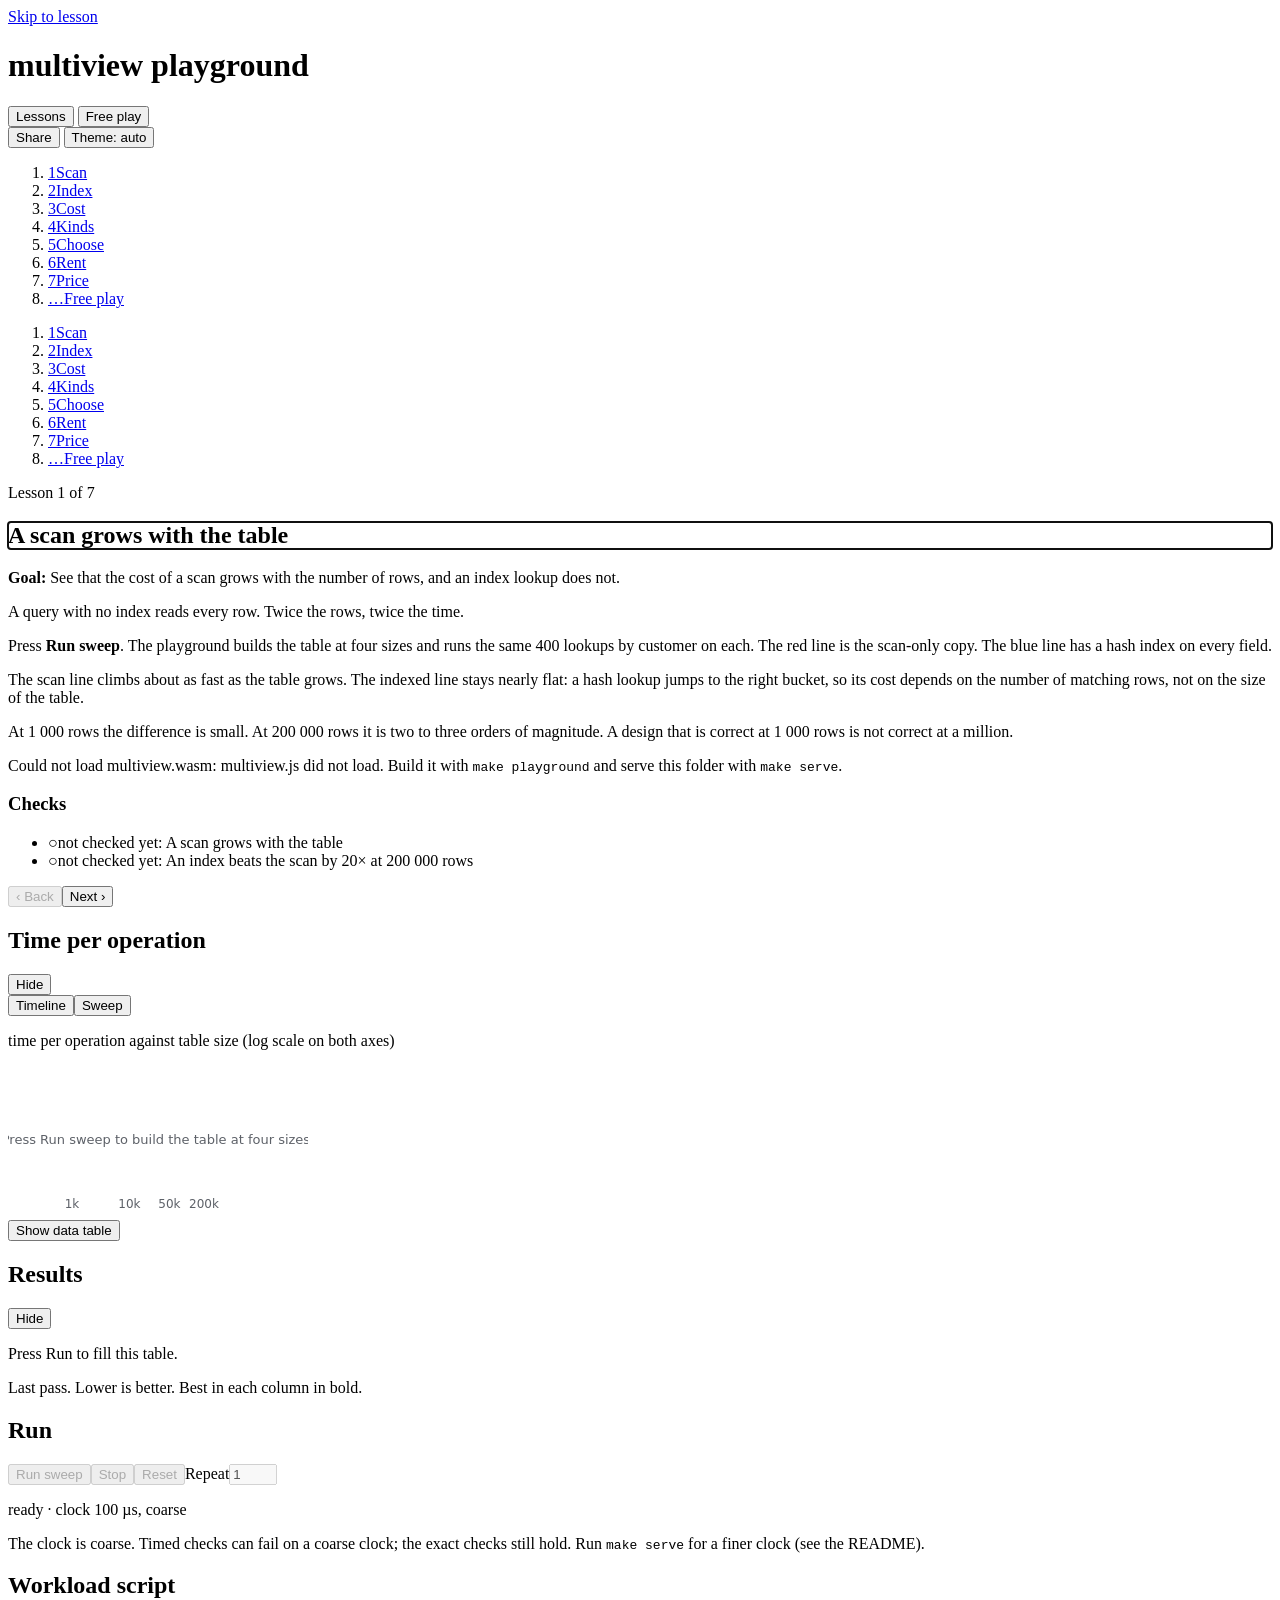
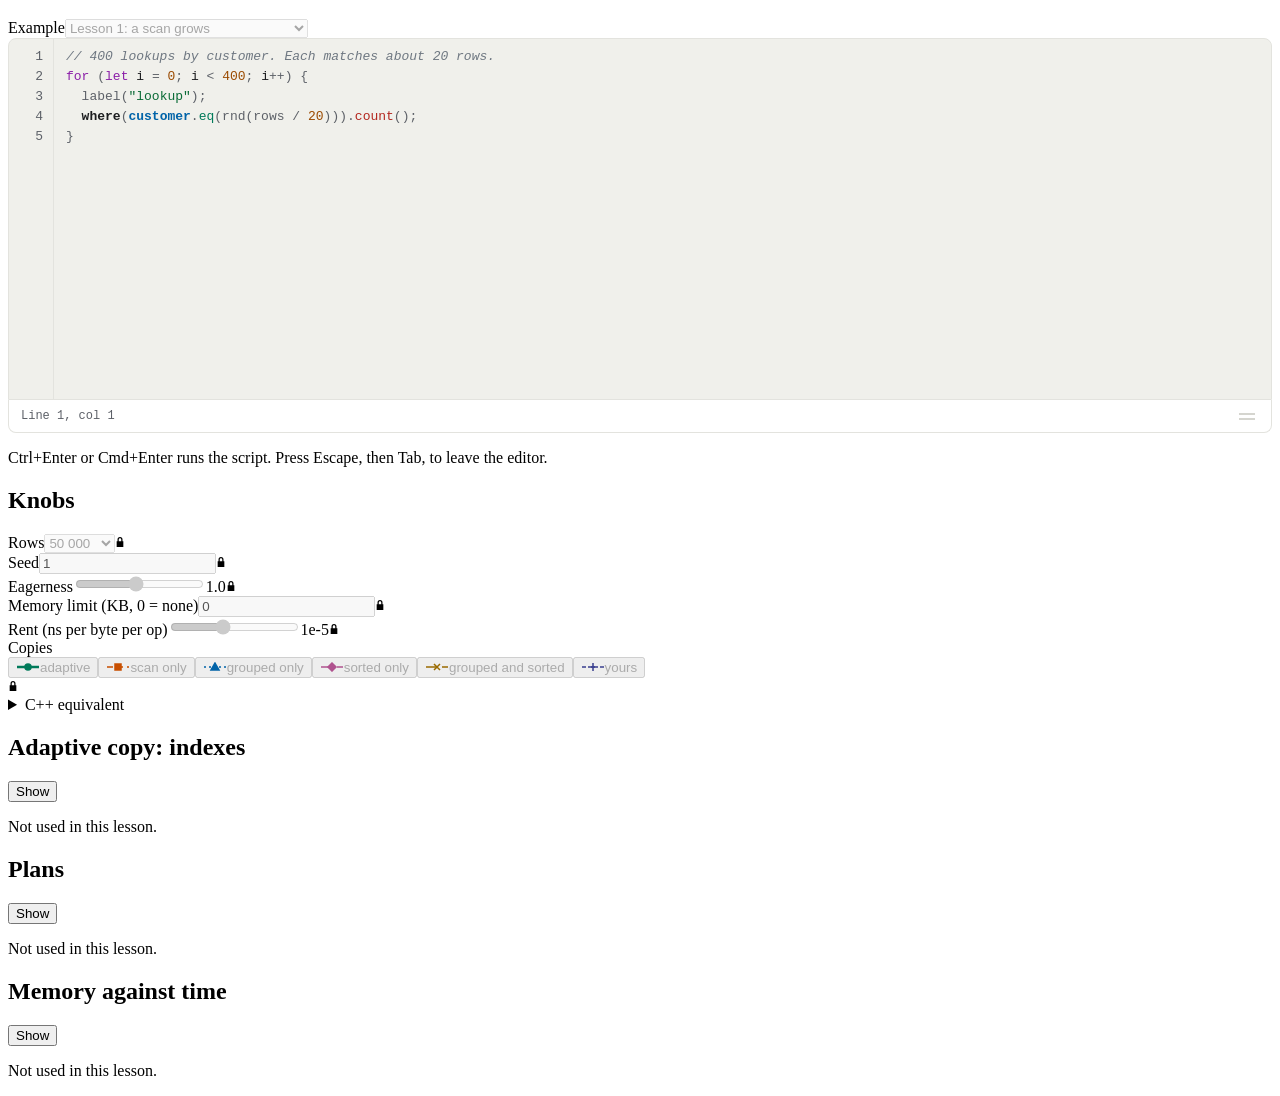
==== playground/web/lab.html @ 90eaab04 "feat: rebuild the playground as a code-first course of ten steps Each step is a program to edit and " ====
<!doctype html>
<html lang="en">
<head>
<meta charset="utf-8">
<meta name="viewport" content="width=device-width, initial-scale=1">
<meta name="color-scheme" content="light dark">
<title>multiview playground</title>
<link rel="stylesheet" href="css/lab/tokens.css">
<link rel="stylesheet" href="css/lab/base.css">
<link rel="stylesheet" href="css/lab/layout.css">
<link rel="stylesheet" href="css/lab/components.css">
<link rel="stylesheet" href="css/lab/charts.css">
<link rel="stylesheet" href="css/editor.css">
</head>
<body>
<a class="skip" id="skip-link" href="#lesson-heading">Skip to lesson</a>
<div class="app">
  <header class="app-header">
    <h1>multiview playground</h1>
    <div class="seg" id="mode-switch" role="group" aria-label="Mode">
      <button type="button" data-mode="lesson" aria-pressed="true">Lessons</button>
      <button type="button" data-mode="free" aria-pressed="false">Free play</button>
    </div>
    <div class="header-tools">
      <span class="share-msg" id="share-status" role="status" aria-live="polite"></span>
      <button type="button" class="btn" id="share-btn">Share</button>
      <button type="button" class="btn" id="theme-btn">Theme: auto</button>
    </div>
  </header>

  <nav class="rail" id="rail" aria-label="Lessons"></nav>
  <nav class="stepper" id="stepper" aria-label="Lessons"></nav>

  <main class="app-main">
    <div class="col-main">
  <section class="panel lesson" id="lesson-panel" aria-label="Lesson">
        <div id="lesson-root"></div>
      </section>

  <section class="panel chart" id="chart-panel" data-panel="chart" aria-labelledby="chart-title">
        <div class="panel-head"><h2 class="panel-title" id="chart-title">Time per operation</h2><button type="button" class="panel-toggle" aria-expanded="true" aria-controls="chart-root">Hide</button></div>
        <p class="panel-unused" hidden>Not used in this lesson.</p>
        <div class="panel-body" id="chart-root"></div>
      </section>

  <section class="panel results" id="results" data-panel="results" aria-labelledby="results-title">
        <div class="panel-head"><h2 class="panel-title" id="results-title">Results</h2><button type="button" class="panel-toggle" aria-expanded="true" aria-controls="results-root">Hide</button></div>
        <p class="panel-unused" hidden>Not used in this lesson.</p>
        <div class="panel-body" id="results-root"></div>
      </section>
    </div>

    <div class="col-side">
  <section class="panel run" id="run-panel" aria-labelledby="run-title">
        <h2 class="panel-title" id="run-title">Run</h2>
        <div id="run-root"></div>
      </section>

  <section class="panel editor" id="editor-panel" aria-labelledby="editor-title">
        <h2 class="panel-title" id="editor-title">Workload script</h2>
        <div id="editor-root"></div>
      </section>

  <section class="panel knobs" id="knobs-panel" aria-labelledby="knobs-title">
        <h2 class="panel-title" id="knobs-title">Knobs</h2>
        <div id="knobs-root"></div>
      </section>

  <details class="panel cpp" id="cpp-panel">
        <summary>C++ equivalent</summary>
        <div id="cpp-root"></div>
      </details>
    </div>

    <div class="analysis">
      <section class="panel inspector" id="inspector" data-panel="inspector" aria-labelledby="inspector-title">
        <div class="panel-head"><h2 class="panel-title" id="inspector-title">Adaptive copy: indexes</h2><button type="button" class="panel-toggle" aria-expanded="true" aria-controls="inspector-root">Hide</button></div>
        <p class="panel-unused" hidden>Not used in this lesson.</p>
        <div class="panel-body" id="inspector-root"></div>
      </section>
      <section class="panel plans" id="plans" data-panel="plans" aria-labelledby="plans-title">
        <div class="panel-head"><h2 class="panel-title" id="plans-title">Plans</h2><button type="button" class="panel-toggle" aria-expanded="true" aria-controls="plans-root">Hide</button></div>
        <p class="panel-unused" hidden>Not used in this lesson.</p>
        <div class="panel-body" id="plans-root"></div>
      </section>
      <section class="panel memory" id="memory" data-panel="memory" aria-labelledby="memory-title">
        <div class="panel-head"><h2 class="panel-title" id="memory-title">Memory against time</h2><button type="button" class="panel-toggle" aria-expanded="true" aria-controls="memory-root">Hide</button></div>
        <p class="panel-unused" hidden>Not used in this lesson.</p>
        <div class="panel-body" id="memory-root"></div>
      </section>
    </div>
  </main>
</div>
<script src="multiview.js"></script>
<script type="module" src="js/main.js"></script>
</body>
</html>
---- playground/web/css/lab/tokens.css ----
/* Every design token of the playground (spec section 8): colours, spacing, type, radii, motion. */
:root {
  color-scheme: light;

  --s-1: 4px; --s-2: 8px; --s-3: 12px; --s-4: 16px; --s-5: 24px; --s-6: 32px; --s-7: 48px;
  --r-panel: 10px; --r-ctl: 7px; --r-badge: 999px; --r-card: 8px;

  --sans: system-ui, -apple-system, "Segoe UI", sans-serif;
  --mono: ui-monospace, "SF Mono", "Cascadia Mono", Menlo, Consolas, monospace;
  --t-xs: 12px; --lh-xs: 16px;
  --t-sm: 13px; --lh-sm: 20px;
  --t-md: 15px; --lh-md: 24px;
  --t-lg: 18px; --lh-lg: 26px;
  --t-xl: 24px; --lh-xl: 32px;

  --ease: cubic-bezier(0.2, 0, 0, 1);

  --bg: #fbfbf9; --panel: #ffffff; --panel-2: #f5f5f1;
  --ink: #1c1d1f; --muted: #5d6168; --line: #e3e3de;
  --grid: #ecece7; --grid-strong: #d5d5cf;
  --accent: #0063a8; --on-accent: #ffffff; --focus: #0063a8;
  --good: #1f7a45; --bad: #b3261e; --warn: #8a6200;
  --event-build: #1f7a45; --event-drop: #b3261e; --event-trial: #6b4fbb;
  --cue-bg: #fff4c2; --cue-ink: #3a2e00; --highlight: #e0a800;

  --copy-0: #007a5a; --copy-1: #c84f00; --copy-2: #0063a8;
  --copy-3: #b0538f; --copy-4: #9a6b00; --copy-5: #3a3f8f;

  --tk-com: #6e7781; --tk-str: #0a6b36; --tk-num: #9a4a00; --tk-kw: #8b1fa8;
  --tk-field: #0063a8; --tk-pred: #007a5a; --tk-query: #1c1d1f; --tk-term: #b3261e;
  --tk-write: #c84f00; --tk-help: #5d6168;
}

@media (prefers-color-scheme: dark) {
  :root:not([data-theme="light"]) {
    color-scheme: dark;
    --bg: #131416; --panel: #1b1c1f; --panel-2: #17181b;
    --ink: #ecece8; --muted: #9a9ea6; --line: #2c2e33;
    --grid: #24262a; --grid-strong: #383a40;
    --accent: #7fb8f5; --on-accent: #0b1a2b; --focus: #7fb8f5;
    --good: #55c785; --bad: #ff8a80; --warn: #e8c060;
    --event-build: #55c785; --event-drop: #ff8a80; --event-trial: #b9a4f5;
    --cue-bg: #3a3214; --cue-ink: #f5e6a8; --highlight: #f0c24a;
    --copy-0: #2ec4a0; --copy-1: #ff8a4c; --copy-2: #5aa9f0;
    --copy-3: #e597c8; --copy-4: #f0c24a; --copy-5: #a7adf5;
    --tk-com: #8b949e; --tk-str: #7ee2a8; --tk-num: #ffb074; --tk-kw: #d6a2f2;
    --tk-field: #7fb8f5; --tk-pred: #2ec4a0; --tk-query: #ecece8; --tk-term: #ff8a80;
    --tk-write: #ff8a4c; --tk-help: #a8acb3;
  }
}

:root[data-theme="dark"] {
  color-scheme: dark;
  --bg: #131416; --panel: #1b1c1f; --panel-2: #17181b;
  --ink: #ecece8; --muted: #9a9ea6; --line: #2c2e33;
  --grid: #24262a; --grid-strong: #383a40;
  --accent: #7fb8f5; --on-accent: #0b1a2b; --focus: #7fb8f5;
  --good: #55c785; --bad: #ff8a80; --warn: #e8c060;
  --event-build: #55c785; --event-drop: #ff8a80; --event-trial: #b9a4f5;
  --cue-bg: #3a3214; --cue-ink: #f5e6a8; --highlight: #f0c24a;
  --copy-0: #2ec4a0; --copy-1: #ff8a4c; --copy-2: #5aa9f0;
  --copy-3: #e597c8; --copy-4: #f0c24a; --copy-5: #a7adf5;
  --tk-com: #8b949e; --tk-str: #7ee2a8; --tk-num: #ffb074; --tk-kw: #d6a2f2;
  --tk-field: #7fb8f5; --tk-pred: #2ec4a0; --tk-query: #ecece8; --tk-term: #ff8a80;
  --tk-write: #ff8a4c; --tk-help: #a8acb3;
}

/* Reduced motion: every duration is zero (spec 8.7). */
@media (prefers-reduced-motion: reduce) {
  :root { --ease: linear; }
  *, *::before, *::after {
    animation-duration: 0s !important;
    animation-delay: 0s !important;
    transition-duration: 0s !important;
    scroll-behavior: auto !important;
  }
}
---- playground/web/css/editor.css ----
/* Everything for the code editor: the .ed-* widget and the .tk-* token colours.
   Tokens come from the page (tokens.css); the fallbacks are the light values. */

/* ---- token colours (also used by the C++ pane) ---- */
.tk-com   { color: var(--tk-com, #6e7781); font-style: italic; }
.tk-str   { color: var(--tk-str, #0a6b36); }
.tk-num   { color: var(--tk-num, #9a4a00); }
.tk-kw    { color: var(--tk-kw, #8b1fa8); }
.tk-field { color: var(--tk-field, #0063a8); font-weight: 700; }
.tk-pred  { color: var(--tk-pred, #007a5a); }
.tk-query { color: var(--tk-query, #1c1d1f); font-weight: 700; }
.tk-term  { color: var(--tk-term, #b3261e); }
.tk-write { color: var(--tk-write, #c84f00); font-weight: 700; }
.tk-help  { color: var(--tk-help, #5d6168); }
.tk-id    { color: inherit; }
.tk-punct, .tk-op { color: var(--tk-punct, var(--muted, #5d6168)); }

/* ---- the widget ---- */
.ed {
  --ed-pad-x: 12px;
  --ed-pad-y: 8px;
  position: relative;
  min-width: 0;
  font: 13px/20px var(--mono, ui-monospace, "SF Mono", "Cascadia Mono", Menlo, Consolas, monospace);
  color: var(--ink, #1c1d1f);
}
.ed [hidden] { display: none !important; }

.ed-main {
  position: relative;
  display: flex;
  height: 360px;
  min-height: 120px;
  overflow: hidden;
  background: var(--panel-2, #f5f5f1);
  border: 1px solid var(--line, #e3e3de);
  border-radius: 8px 8px 0 0;
}
@media (max-width: 767px) {
  .ed-main { height: 280px; }
}

.ed-gutter {
  position: relative;
  flex: none;
  width: 44px;
  overflow: hidden;
  border-right: 1px solid var(--line, #e3e3de);
  color: var(--muted, #5d6168);
  user-select: none;
  -webkit-user-select: none;
}
.ed-gutter-inner { padding: var(--ed-pad-y) 0; will-change: transform; }
.ed-ln {
  position: relative;
  height: 20px;
  padding-right: 10px;
  text-align: right;
  font-variant-numeric: tabular-nums;
}
.ed-ln-error::before, .ed-ln-warning::before {
  content: "";
  position: absolute;
  left: 8px;
  top: 7px;
  width: 6px;
  height: 6px;
  border-radius: 50%;
}
.ed-ln-error::before   { background: var(--bad, #b3261e); }
.ed-ln-warning::before { background: var(--warn, #8a6200); }

.ed-body { position: relative; flex: 1 1 auto; min-width: 0; overflow: hidden; }

/* The highlight layer and the textarea share every metric that affects where a character lands. */
.ed-hl, .ed-input {
  position: absolute;
  inset: 0;
  margin: 0;
  border: 0;
  font: inherit;
  letter-spacing: 0;
  word-spacing: 0;
  font-kerning: none;
  font-variant-ligatures: none;
  tab-size: 2;
  -moz-tab-size: 2;
  white-space: pre;
  word-wrap: normal;
  overflow-wrap: normal;
  text-indent: 0;
  text-transform: none;
}
.ed-hl { overflow: hidden; pointer-events: none; background: transparent; }
.ed-hl code {
  display: block;
  box-sizing: border-box;
  min-width: max-content;
  padding: var(--ed-pad-y) var(--ed-pad-x);
  font: inherit;
  will-change: transform;
}
.ed-input {
  box-sizing: border-box;
  width: 100%;
  height: 100%;
  padding: var(--ed-pad-y) var(--ed-pad-x);
  overflow: auto;
  resize: none;
  background: transparent;
  color: transparent;
  -webkit-text-fill-color: transparent;
  caret-color: var(--ink, #1c1d1f);
  outline: none;
  -webkit-appearance: none;
  appearance: none;
}
.ed-input::selection { background: color-mix(in srgb, var(--accent, #0063a8) 28%, transparent); color: transparent; -webkit-text-fill-color: transparent; }
.ed-input::placeholder { color: transparent; }
.ed-main:focus-within { outline: 2px solid var(--focus, #0063a8); outline-offset: 1px; }
.ed-readonly .ed-main { background: color-mix(in srgb, var(--panel-2, #f5f5f1) 70%, var(--line, #e3e3de)); }
.ed-readonly .ed-input { cursor: default; }

/* Error and warning underlines. The text is made of non-breaking spaces so the underline has the
   exact width of the characters it covers. */
.ed-squiggles, .ed-linehl { position: absolute; inset: 0; overflow: hidden; pointer-events: none; }
.ed-squiggles-inner { position: absolute; left: 0; top: 0; will-change: transform; }
.ed-sq {
  position: absolute;
  height: 20px;
  white-space: pre;
  color: transparent;
  text-decoration-line: underline;
  text-decoration-style: wavy;
  text-decoration-skip-ink: none;
}
.ed-sq-error   { text-decoration-color: var(--bad, #b3261e); }
.ed-sq-warning { text-decoration-color: var(--warn, #8a6200); }

.ed-linehl-inner { position: absolute; left: 0; right: 0; top: 0; will-change: transform; }
.ed-line-hl {
  position: absolute;
  left: 0;
  right: 0;
  background: color-mix(in srgb, var(--highlight, #e0a800) 22%, transparent);
  box-shadow: inset 3px 0 0 var(--highlight, #e0a800);
}

.ed-measure { position: absolute; left: 0; top: 0; visibility: hidden; white-space: pre; pointer-events: none; }

/* ---- autocomplete ---- */
.ed-pop {
  position: absolute;
  z-index: 20;
  min-width: 280px;
  max-width: min(420px, 100%);
  background: var(--panel, #fff);
  color: var(--ink, #1c1d1f);
  border: 1px solid var(--line, #e3e3de);
  border-radius: 8px;
  box-shadow: 0 6px 20px rgba(0, 0, 0, 0.18);
  overflow: hidden;
  animation: ed-fade 100ms cubic-bezier(0.2, 0, 0, 1);
}
.ed-complete { list-style: none; margin: 0; padding: 4px; max-height: 248px; overflow-y: auto; }
.ed-item {
  display: flex;
  align-items: center;
  gap: 8px;
  height: 24px;
  padding: 0 6px;
  border-radius: 5px;
  cursor: pointer;
  white-space: nowrap;
}
.ed-item[aria-selected="true"] { background: color-mix(in srgb, var(--accent, #0063a8) 14%, transparent); }
.ed-item-name { flex: none; }
.ed-item-name b { font-weight: 700; }
.ed-item-sig {
  flex: 1 1 auto;
  min-width: 0;
  overflow: hidden;
  text-overflow: ellipsis;
  text-align: right;
  color: var(--muted, #5d6168);
}
.ed-glyph {
  flex: none;
  display: inline-grid;
  place-items: center;
  width: 16px;
  height: 16px;
  border-radius: 4px;
  font: 700 10px/1 var(--sans, system-ui, sans-serif);
  background: rgba(128, 128, 128, 0.16);
  background: color-mix(in srgb, currentColor 14%, transparent);
}
.ed-glyph-field    { color: var(--tk-field, #0063a8); }
.ed-glyph-pred     { color: var(--tk-pred, #007a5a); }
.ed-glyph-query    { color: var(--tk-query, #1c1d1f); }
.ed-glyph-terminal { color: var(--tk-term, #b3261e); }
.ed-glyph-write    { color: var(--tk-write, #c84f00); }
.ed-glyph-helper   { color: var(--tk-help, #5d6168); }
.ed-glyph-snippet  { color: var(--accent, #0063a8); }
.ed-glyph-keyword  { color: var(--tk-kw, #8b1fa8); }
.ed-doc {
  padding: 6px 10px;
  border-top: 1px solid var(--line, #e3e3de);
  font: 12px/16px var(--sans, system-ui, -apple-system, "Segoe UI", sans-serif);
  color: var(--muted, #5d6168);
  display: -webkit-box;
  -webkit-line-clamp: 2;
  -webkit-box-orient: vertical;
  overflow: hidden;
}

/* ---- signature help and hover ---- */
.ed-sig {
  position: absolute;
  z-index: 19;
  max-width: min(460px, 100%);
  padding: 6px 10px;
  background: var(--panel, #fff);
  color: var(--ink, #1c1d1f);
  border: 1px solid var(--line, #e3e3de);
  border-radius: 8px;
  box-shadow: 0 4px 14px rgba(0, 0, 0, 0.16);
  pointer-events: none;
  animation: ed-fade 100ms cubic-bezier(0.2, 0, 0, 1);
}
.ed-sig-head { white-space: pre-wrap; overflow-wrap: anywhere; }
.ed-sig-arg { font-weight: 700; color: var(--accent, #0063a8); text-decoration: underline; text-underline-offset: 3px; }
.ed-sig-doc {
  margin-top: 2px;
  font: 12px/16px var(--sans, system-ui, -apple-system, "Segoe UI", sans-serif);
  color: var(--muted, #5d6168);
}
.ed-sig-error   { border-color: var(--bad, #b3261e); }
.ed-sig-warning { border-color: var(--warn, #8a6200); }

/* ---- status line ---- */
.ed-status {
  display: flex;
  align-items: center;
  gap: 12px;
  min-height: 28px;
  padding: 2px 8px 2px 12px;
  border: 1px solid var(--line, #e3e3de);
  border-top: 0;
  border-radius: 0 0 8px 8px;
  background: var(--panel, #fff);
  font: 12px/16px var(--sans, system-ui, -apple-system, "Segoe UI", sans-serif);
  color: var(--muted, #5d6168);
}
.ed-pos { flex: none; font-family: var(--mono, ui-monospace, Menlo, Consolas, monospace); }
.ed-msg { flex: 1 1 auto; min-width: 0; overflow: hidden; text-overflow: ellipsis; white-space: nowrap; }
.ed-msg-error   { color: var(--bad, #b3261e); }
.ed-msg-warning { color: var(--warn, #8a6200); }
.ed-grip {
  flex: none;
  width: 32px;
  height: 20px;
  margin-left: auto;
  border-radius: 4px;
  cursor: ns-resize;
  touch-action: none;
  background:
    linear-gradient(var(--grid-strong, #d5d5cf), var(--grid-strong, #d5d5cf)) center 7px / 16px 2px no-repeat,
    linear-gradient(var(--grid-strong, #d5d5cf), var(--grid-strong, #d5d5cf)) center 12px / 16px 2px no-repeat;
}
.ed-grip:hover { background-color: color-mix(in srgb, var(--accent, #0063a8) 10%, transparent); }
.ed-grip:focus-visible { outline: 2px solid var(--focus, #0063a8); outline-offset: 1px; }

.ed-sr-only {
  position: absolute;
  width: 1px;
  height: 1px;
  margin: -1px;
  padding: 0;
  overflow: hidden;
  clip: rect(0 0 0 0);
  white-space: nowrap;
  border: 0;
}

@keyframes ed-fade { from { opacity: 0; } to { opacity: 1; } }
@media (prefers-reduced-motion: reduce) {
  .ed-pop, .ed-sig { animation: none; }
}

/* A read-only code block with the same colours, for the C++ pane. */
.ed-code {
  margin: 0;
  padding: 10px 12px;
  overflow: auto;
  border: 1px solid var(--line, #e3e3de);
  border-radius: 8px;
  background: var(--panel-2, #f5f5f1);
  font: 13px/20px var(--mono, ui-monospace, "SF Mono", "Cascadia Mono", Menlo, Consolas, monospace);
  color: var(--ink, #1c1d1f);
  tab-size: 2;
  white-space: pre;
}
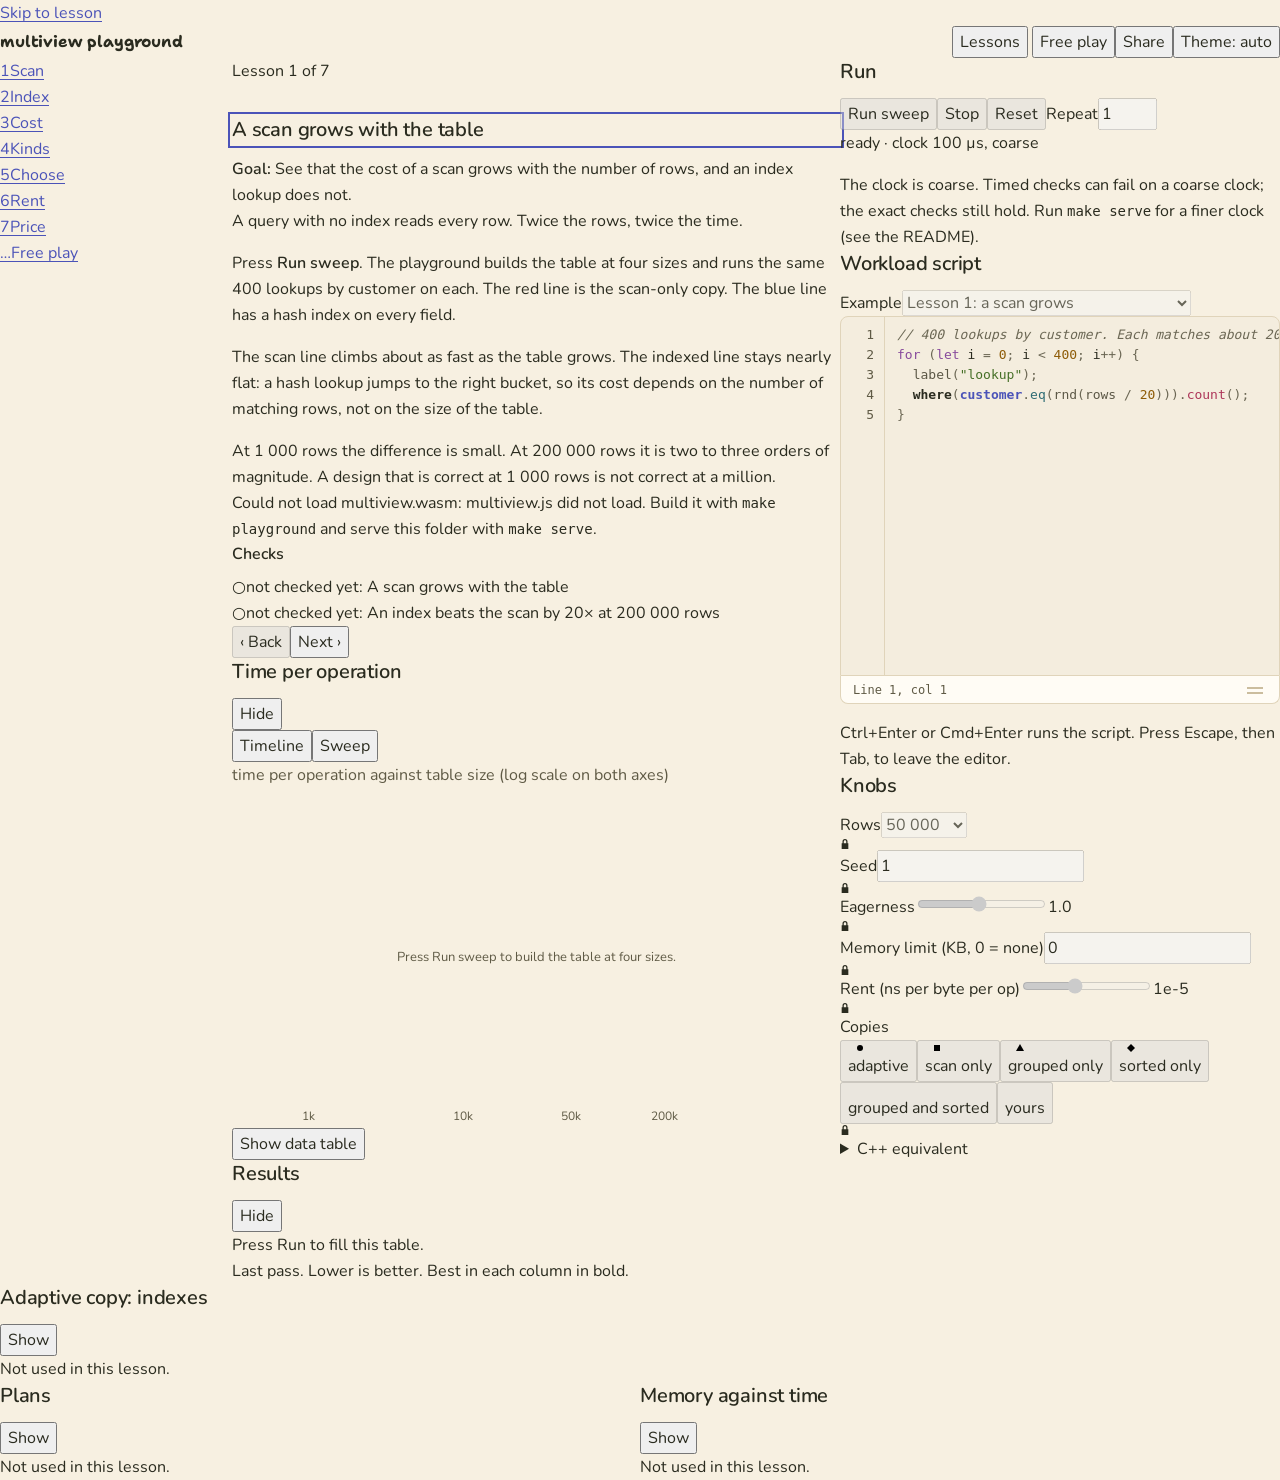
==== commit 47fe0c69: "docs: add the design system and the specification of the v2 experience" ====
--- a/playground/web/lab.html
+++ b/playground/web/lab.html
@@ -5,11 +5,11 @@
 <meta name="viewport" content="width=device-width, initial-scale=1">
 <meta name="color-scheme" content="light dark">
 <title>multiview playground</title>
-<link rel="stylesheet" href="css/lab/tokens.css">
-<link rel="stylesheet" href="css/lab/base.css">
-<link rel="stylesheet" href="css/lab/layout.css">
-<link rel="stylesheet" href="css/lab/components.css">
-<link rel="stylesheet" href="css/lab/charts.css">
+<link rel="stylesheet" href="css/tokens.css">
+<link rel="stylesheet" href="css/base.css">
+<link rel="stylesheet" href="css/layout.css">
+<link rel="stylesheet" href="css/components.css">
+<link rel="stylesheet" href="css/charts.css">
 <link rel="stylesheet" href="css/editor.css">
 </head>
 <body>
--- a/playground/web/css/tokens.css
+++ b/playground/web/css/tokens.css
@@ -0,0 +1,547 @@
+/* Design tokens of the multiview playground. The spec is docs/design-system.md.
+   Values only: no component CSS here. Theme-dependent roles appear in three blocks with identical
+   keys (light :root, dark by system preference, dark by data-theme). Everything else is in :root once.
+   Aliases at the end (--ink, --panel, ...) exist because css/editor.css reads those names.
+   Palette: the mood-board re-tune (design-system.md section 12): cream paper, warm brown-green ink,
+   periwinkle accent, earthy status colours; dark is "night forest". */
+
+/* ---- self-hosted fonts (design-system.md 3.1 and 12.6). Files in playground/web/fonts/, Latin subset.
+   Until the files exist the stacks fall back to the system faces; nothing else changes. ---- */
+@font-face {
+  font-family: "Shantell Sans";
+  font-style: normal;
+  font-weight: 700;
+  font-display: swap;
+  src: url("../fonts/shantell-sans-700-latin.woff2") format("woff2");
+  unicode-range: U+0000-00FF, U+0131, U+0152-0153, U+02BB-02BC, U+02C6, U+02DA, U+02DC, U+0304, U+0308, U+0329, U+2000-206F, U+20AC, U+2122, U+2191, U+2193, U+2212, U+2215, U+FEFF, U+FFFD;
+}
+@font-face {
+  font-family: "Nunito";
+  font-style: normal;
+  font-weight: 400 700;
+  font-display: swap;
+  src: url("../fonts/nunito-400-700-latin.woff2") format("woff2");
+  unicode-range: U+0000-00FF, U+0131, U+0152-0153, U+02BB-02BC, U+02C6, U+02DA, U+02DC, U+0304, U+0308, U+0329, U+2000-206F, U+20AC, U+2122, U+2191, U+2193, U+2212, U+2215, U+FEFF, U+FFFD;
+}
+
+:root {
+  color-scheme: light;
+
+  /* ---- palette: neutral ramp (cream paper and brown-green ink, light theme) ---- */
+  --neutral-0: #fffcf5;
+  --neutral-25: #fdf8ee;
+  --neutral-50: #f7f0e1;
+  --neutral-100: #efe6d2;
+  --neutral-200: #e0d4ba;
+  --neutral-300: #cbbd9e;
+  --neutral-400: #a89b7d;
+  --neutral-500: #877d63;
+  --neutral-600: #5f5a45;
+  --neutral-700: #47432f;
+  --neutral-800: #34322a;
+  --neutral-900: #2a2b1f;
+  --neutral-950: #1b1d15;
+
+  /* ---- palette: night ramp (night forest, dark theme) ---- */
+  --night-950: #121611;
+  --night-900: #161b15;
+  --night-850: #1a2019;
+  --night-800: #222920;
+  --night-750: #283026;
+  --night-700: #323b30;
+  --night-600: #435040;
+  --night-500: #6f7a67;
+  --night-400: #9aa18e;
+  --night-300: #aab19c;
+  --night-200: #d0d3c1;
+  --night-100: #eeeadb;
+
+  /* ---- palette: brand ramp (periwinkle indigo) ---- */
+  --brand-50: #eceefb;
+  --brand-100: #dde0f8;
+  --brand-200: #c3c9f2;
+  --brand-300: #a3adf0;
+  --brand-400: #8590e4;
+  --brand-500: #6871d4;
+  --brand-600: #4b53b8;
+  --brand-700: #3d4399;
+  --brand-800: #2f3478;
+  --brand-900: #1f2340;
+
+  /* ---- semantic roles: surfaces ---- */
+  --color-bg: #f7f0e1;               /* neutral-50: the page (cream paper) */
+  --color-surface: #fffcf5;          /* neutral-0: the code-editor card (lightest paper) */
+  --color-surface-inset: #fdf8ee;    /* neutral-25: code area, run log */
+  --color-surface-sunken: #efe6d2;   /* neutral-100: segmented track, chips */
+  --color-surface-raised: #fffcf5;   /* popovers */
+  --color-surface-selected: #fffcf5; /* selected segmented option */
+
+  /* ---- semantic roles: text and lines ---- */
+  --color-text: #2a2b1f;             /* neutral-900 */
+  --color-text-secondary: #47432f;   /* neutral-700 */
+  --color-text-muted: #5f5a45;       /* neutral-600 */
+  --color-faint: #877d63;            /* neutral-500: non-text only (icons, decoration) */
+  --color-border: #e0d4ba;           /* neutral-200 */
+  --color-border-strong: #877d63;    /* neutral-500: input borders, 3:1 */
+  --color-grid: #efe6d2;             /* neutral-100 */
+  --color-grid-strong: #cbbd9e;      /* neutral-300 */
+
+  /* ---- semantic roles: interactive ---- */
+  --color-accent: #4b53b8;           /* brand-600 */
+  --color-accent-hover: #3d4399;     /* brand-700 */
+  --color-accent-active: #2f3478;    /* brand-800 */
+  --color-on-accent: #ffffff;
+  --color-accent-subtle: #eceefb;    /* brand-50 */
+  --color-accent-border: #c3c9f2;    /* brand-200 */
+  --color-focus: #4b53b8;            /* brand-600 */
+
+  /* ---- semantic roles: status ---- */
+  --color-insight: #4b53b8;          /* periwinkle */
+  --color-insight-bg: #eceefb;
+  --color-insight-border: #c3c9f2;
+  --color-tip: #3e6a5c;              /* sage (blue-green) */
+  --color-tip-bg: #e7f0e6;
+  --color-tip-border: #b3cfb8;
+  --color-warning: #7d5a00;          /* mustard */
+  --color-warning-bg: #f9eecb;
+  --color-warning-border: #e2c46e;
+  --color-error: #ac3f26;            /* terracotta */
+  --color-error-bg: #fbe8df;
+  --color-error-border: #eeb6a2;
+  --color-success: #3b6d2c;          /* leaf (yellow-green) */
+  --color-success-bg: #eaf1dc;
+  --color-success-border: #bad19e;
+  --color-highlight: #f0c13a;        /* editor line bar and 22 % tint; decorative */
+  --color-highlight-bg: #faecbd;     /* a cue in prose */
+
+  /* ---- semantic roles: tooltip ---- */
+  --color-tooltip-bg: #34322a;       /* neutral-800 */
+  --color-tooltip-text: #f7f0e1;     /* neutral-50 */
+  --color-tooltip-border: transparent;
+
+  /* ---- data: series (marker and dash are mandatory, see design-system.md 2.6) ---- */
+  --series-1: #a8472a;               /* terracotta, circle, solid */
+  --series-2: #2f7783;               /* dusty teal, square, dash 6 4 */
+  --series-3: #a87e00;               /* mustard, triangle, dash 2 3 */
+  --chart-axis: #5f5a45;
+  --chart-axis-line: #cbbd9e;
+  --chart-grid: #efe6d2;
+  --chart-annotation: #47432f;
+  --chart-hatch-bg: #fffcf5;
+
+  /* ---- elevation ---- */
+  --shadow-1: 0 1px 2px rgb(42 43 31 / 0.07), 0 2px 8px rgb(42 43 31 / 0.05);
+  --shadow-2: 0 4px 16px rgb(42 43 31 / 0.12), 0 1px 3px rgb(42 43 31 / 0.08);
+  --shadow-3: 0 16px 40px rgb(42 43 31 / 0.18), 0 2px 8px rgb(42 43 31 / 0.08);
+  --shadow-segment: 0 1px 2px rgb(42 43 31 / 0.14);
+
+  /* ---- syntax (read by css/editor.css) ---- */
+  --tk-com: #6b6754;
+  --tk-str: #456f26;
+  --tk-num: #8e5c08;
+  --tk-kw: #874a9c;
+  --tk-field: #4b53b8;
+  --tk-pred: #2d6b73;
+  --tk-query: #2a2b1f;
+  --tk-term: #ad3659;
+  --tk-write: #ab4520;
+  --tk-help: #5b5746;
+  --tk-punct: #6b6754;
+
+  /* ---- handmade layer, themed part (design-system.md section 12) ---- */
+  --paper-grid-line: rgb(150 120 70 / 0.11);   /* graph-paper rule on --color-bg */
+  --color-crayon: #2a2b1f;                     /* hard offset shadow colour */
+  --decor-coral: #e8724e;                      /* the six board colours: decoration only, never meaning */
+  --decor-sun: #f2bf2f;
+  --decor-leaf: #5f9e4f;
+  --decor-periwinkle: #7685de;
+  --decor-plum: #9a66c2;
+  --decor-blush: #ea8bb0;
+  --squiggle-pattern-opacity: 1;
+
+  /* ======== theme-independent tokens ======== */
+
+  /* ---- fonts ---- */
+  --font-sans: "Nunito", system-ui, -apple-system, "Segoe UI", Roboto, "Helvetica Neue", "Noto Sans", "Liberation Sans", Arial, sans-serif;
+  --font-mono: ui-monospace, "SF Mono", "JetBrains Mono", "Cascadia Code", "Cascadia Mono", Menlo, Consolas, "DejaVu Sans Mono", "Liberation Mono", monospace;
+  --font-weight-regular: 400;
+  --font-weight-medium: 500;
+  --font-weight-semibold: 600;
+  --font-weight-bold: 700;
+
+  /* ---- type scale: size, line height, weight, tracking ---- */
+  --text-display-size: 32px;  --text-display-lh: 40px;  --text-display-weight: 700;  --text-display-tracking: 0em;
+  --text-title-size: 20px;    --text-title-lh: 28px;    --text-title-weight: 600;    --text-title-tracking: -0.01em;
+  --text-heading-size: 16px;  --text-heading-lh: 24px;  --text-heading-weight: 600;  --text-heading-tracking: 0em;
+  --text-lead-size: 18px;     --text-lead-lh: 28px;     --text-lead-weight: 400;     --text-lead-tracking: -0.005em;
+  --text-body-size: 16px;     --text-body-lh: 26px;     --text-body-weight: 400;     --text-body-tracking: 0em;
+  --text-small-size: 14px;    --text-small-lh: 22px;    --text-small-weight: 400;    --text-small-tracking: 0em;
+  --text-label-size: 13px;    --text-label-lh: 18px;    --text-label-weight: 500;    --text-label-tracking: 0.01em;
+  --text-overline-size: 12px; --text-overline-lh: 16px; --text-overline-weight: 600; --text-overline-tracking: 0.06em;
+  --text-code-size: 13px;     --text-code-lh: 20px;     --text-code-weight: 400;     --text-code-tracking: 0em;
+  --text-code-sm-size: 12px;  --text-code-sm-lh: 16px;  --text-code-sm-weight: 400;  --text-code-sm-tracking: 0em;
+  --text-stat-size: 40px;     --text-stat-lh: 44px;     --text-stat-weight: 700;     --text-stat-tracking: 0em;
+  --measure: 66ch;
+  --measure-narrow: 60ch;
+
+  /* ---- spacing (4 px base) ---- */
+  --space-0: 0px;
+  --space-1: 4px;
+  --space-2: 8px;
+  --space-3: 12px;
+  --space-4: 16px;
+  --space-5: 20px;
+  --space-6: 24px;
+  --space-8: 32px;
+  --space-10: 40px;
+  --space-12: 48px;
+  --space-16: 64px;
+  --space-20: 80px;
+
+  /* ---- layout (full: 1200 px and up; media queries below change them) ---- */
+  --layout-max: 1280px;
+  --layout-gutter: 32px;
+  --layout-text-col: 400px;
+  --layout-col-gap: 48px;
+  --layout-stacked-max: 720px;
+  --topbar-h: 56px;
+
+  /* ---- radii ---- */
+  --radius-xs: 2px;
+  --radius-sm: 4px;
+  --radius-md: 6px;
+  --radius-lg: 8px;
+  --radius-pill: 999px;
+
+  /* ---- borders ---- */
+  --border-width: 1px;
+  --border-width-strong: 2px;
+  --border: 1px solid var(--color-border);
+  --border-control: 1px solid var(--color-border-strong);
+
+  /* ---- elevation (theme-independent part) ---- */
+  --shadow-0: none;
+
+  /* ---- controls and targets ---- */
+  --control-h: 32px;
+  --run-h: 36px;
+  --target-min: 24px;
+
+  /* ---- focus ---- */
+  --focus-width: 2px;
+  --focus-offset: 2px;
+  --focus-offset-tight: 1px;
+
+  /* ---- motion ---- */
+  --dur-instant: 80ms;
+  --dur-fast: 120ms;
+  --dur-base: 200ms;
+  --dur-slow: 280ms;
+  --dur-chart: 480ms;
+  --dur-progress: 1200ms;
+  --stagger-log: 30ms;
+  --stagger-bar: 40ms;
+  --motion-distance: 4px;
+  --motion-distance-lg: 8px;
+  --ease-out: cubic-bezier(0.2, 0, 0, 1);
+  --ease-in: cubic-bezier(0.4, 0, 1, 1);
+  --ease-in-out: cubic-bezier(0.4, 0, 0.2, 1);
+  --ease-linear: linear;
+
+  /* ---- layers ---- */
+  --z-sticky: 10;
+  --z-drawer: 30;
+  --z-popover: 40;
+  --z-tooltip: 50;
+  --z-skip: 100;
+
+  /* ---- run-log line colours (resolve through the roles, so they follow the theme) ---- */
+  --log-value: var(--color-text);
+  --log-timing: var(--color-text);
+  --log-plan: var(--color-text-secondary);
+  --log-keyword: var(--color-text-muted);
+  --log-icon: var(--color-text-muted);
+  --log-icon-index: var(--color-accent);
+  --log-build: var(--color-success);
+  --log-drop: var(--color-warning);
+  --log-trial: var(--color-accent);
+
+  /* ---- aliases read by css/editor.css (do not rename; they resolve through the roles) ---- */
+  --bg: var(--color-bg);
+  --panel: var(--color-surface);
+  --panel-2: var(--color-surface-inset);
+  --ink: var(--color-text);
+  --muted: var(--color-text-muted);
+  --line: var(--color-border);
+  --grid-strong: var(--color-grid-strong);
+  --accent: var(--color-accent);
+  --focus: var(--color-focus);
+  --bad: var(--color-error);
+  --warn: var(--color-warning);
+  --good: var(--color-success);
+  --highlight: var(--color-highlight);
+  --sans: var(--font-sans);
+  --mono: var(--font-mono);
+
+  /* ======== handmade layer (design-system.md section 12): theme-independent part ======== */
+
+  /* ---- display face: step titles, stepper label, stat number, a few short labels only ---- */
+  --font-display: "Shantell Sans", ui-rounded, "Chalkboard SE", "Segoe Print", system-ui, sans-serif;
+  --text-display-font: var(--font-display);
+  --text-stat-font: var(--font-display);
+  --text-hand-size: 18px;     --text-hand-lh: 24px;     --text-hand-weight: 700;     --text-hand-tracking: 0em;     --text-hand-font: var(--font-display);
+  --text-hand-sm-size: 15px;  --text-hand-sm-lh: 20px;  --text-hand-sm-weight: 700;  --text-hand-sm-tracking: 0.005em; --text-hand-sm-font: var(--font-display);
+
+  /* ---- graph paper: page background behind the cards only, never behind code or log text ---- */
+  --paper-grid-size: 24px;
+  --paper-grid:
+    repeating-linear-gradient(0deg, var(--paper-grid-line) 0 1px, transparent 1px var(--paper-grid-size)),
+    repeating-linear-gradient(90deg, var(--paper-grid-line) 0 1px, transparent 1px var(--paper-grid-size));
+
+  /* ---- wobbly shapes: 8-value border-radius lists (horizontal / vertical radii) ---- */
+  --radius-wobble-sm: 5px 8px 6px 9px / 8px 5px 9px 6px;          /* chips, the run button, small buttons */
+  --radius-wobble-md: 8px 12px 9px 13px / 12px 8px 13px 9px;      /* segmented track, step-complete action */
+  --radius-wobble-lg: 14px 10px 16px 11px / 11px 15px 10px 14px;  /* callouts, syntax-card, step-complete, empty state */
+  --radius-wobble-blob: 52% 48% 55% 45% / 47% 55% 45% 53%;        /* stepper dots, try-this numbers */
+
+  /* ---- hand strokes and crayon shadow ---- */
+  --border-width-hand: 2px;
+  --border-hand: 2px solid var(--color-border);
+  --stroke-hand: 2px;                                       /* squiggle lines and the 24 px icons */
+  --shadow-crayon: 3px 3px 0 0 var(--color-crayon);         /* run button at rest */
+  --shadow-crayon-pressed: 1px 1px 0 0 var(--color-crayon); /* run button :active, with --crayon-press */
+  --crayon-press: 2px;                                      /* translate on :active, so the button meets its shadow */
+
+  /* ---- squiggles and mascots (url() is relative to css/, so use these only from files in css/) ---- */
+  --img-squiggle-underline: url("../img/squiggle-underline.svg");
+  --img-squiggle-divider: url("../img/squiggle-divider.svg");
+  --img-squiggle-pattern: url("../img/squiggle-pattern.svg");
+  --img-face-sun: url("../img/face-sun.svg");
+  --img-face-teal: url("../img/face-teal.svg");
+  --img-face-coral: url("../img/face-coral.svg");
+  --img-face-sleepy: url("../img/face-sleepy.svg");
+  --squiggle-underline-h: 10px;
+  --squiggle-underline-w: 9em;
+  --squiggle-divider-w: 240px;
+  --squiggle-divider-h: 24px;
+  --squiggle-band-h: 80px;
+  --squiggle-tile: 160px;
+  --mascot-sm: 28px;   /* stepper: current and done */
+  --mascot-md: 48px;   /* run-log empty state */
+  --mascot-lg: 72px;   /* step complete */
+
+  /* ---- one-shot wiggle (step complete only; zero under reduced motion) ---- */
+  --dur-wiggle: 640ms;
+  --wiggle-angle: 6deg;
+}
+
+/* ---- dark theme by system preference (same keys as the dark block below) ---- */
+@media (prefers-color-scheme: dark) {
+  :root:not([data-theme="light"]) {
+    color-scheme: dark;
+
+    --color-bg: #121611;               /* night-950 */
+    --color-surface: #1a2019;          /* night-850 */
+    --color-surface-inset: #161b15;    /* night-900 */
+    --color-surface-sunken: #222920;   /* night-800 */
+    --color-surface-raised: #222920;   /* night-800 */
+    --color-surface-selected: #323b30; /* night-700 */
+
+    --color-text: #eeeadb;             /* night-100 */
+    --color-text-secondary: #d0d3c1;   /* night-200 */
+    --color-text-muted: #aab19c;       /* night-300 */
+    --color-faint: #6f7a67;            /* night-500: non-text only */
+    --color-border: #323b30;           /* night-700 */
+    --color-border-strong: #6f7a67;    /* night-500 */
+    --color-grid: #283026;             /* night-750 */
+    --color-grid-strong: #435040;      /* night-600 */
+
+    --color-accent: #a3adf0;           /* brand-300 */
+    --color-accent-hover: #bfc6f5;
+    --color-accent-active: #cdd3f7;
+    --color-on-accent: #171a38;
+    --color-accent-subtle: #1f2340;    /* brand-900 */
+    --color-accent-border: #3d4688;
+    --color-focus: #a3adf0;
+
+    --color-insight: #a3adf0;
+    --color-insight-bg: #1f2340;
+    --color-insight-border: #3d4688;
+    --color-tip: #8fc4ad;
+    --color-tip-bg: #15261f;
+    --color-tip-border: #2d4e40;
+    --color-warning: #e6bd5c;
+    --color-warning-bg: #2b2412;
+    --color-warning-border: #5e4c1f;
+    --color-error: #f39a7e;
+    --color-error-bg: #331c15;
+    --color-error-border: #6c3524;
+    --color-success: #9ccf7f;
+    --color-success-bg: #182613;
+    --color-success-border: #36552a;
+    --color-highlight: #8f7530;
+    --color-highlight-bg: #352f15;
+
+    --color-tooltip-bg: #323b30;
+    --color-tooltip-text: #eeeadb;
+    --color-tooltip-border: #435040;
+
+    --series-1: #e0805c;
+    --series-2: #6fb8c4;
+    --series-3: #e3c25e;
+    --chart-axis: #aab19c;
+    --chart-axis-line: #435040;
+    --chart-grid: #283026;
+    --chart-annotation: #d0d3c1;
+    --chart-hatch-bg: #1a2019;
+
+    --shadow-1: none;
+    --shadow-2: 0 8px 24px rgb(0 0 0 / 0.45);
+    --shadow-3: 0 16px 48px rgb(0 0 0 / 0.55);
+    --shadow-segment: none;
+
+    --tk-com: #9aa18e;
+    --tk-str: #a8d088;
+    --tk-num: #e7be6a;
+    --tk-kw: #d4abe8;
+    --tk-field: #b0b9f5;
+    --tk-pred: #80c6cd;
+    --tk-query: #eeeadb;
+    --tk-term: #f39cb7;
+    --tk-write: #f5a27b;
+    --tk-help: #b8bba7;
+    --tk-punct: #9aa18e;
+
+    --paper-grid-line: rgb(190 210 170 / 0.06);
+    --color-crayon: #3d4688;
+    --decor-coral: #e8805e;
+    --decor-sun: #e9c04f;
+    --decor-leaf: #7fb46c;
+    --decor-periwinkle: #8f9be6;
+    --decor-plum: #b086d4;
+    --decor-blush: #e99bba;
+    --squiggle-pattern-opacity: 0.7;
+  }
+}
+
+/* ---- dark theme by choice (same keys as the block above) ---- */
+:root[data-theme="dark"] {
+  color-scheme: dark;
+
+  --color-bg: #121611;
+  --color-surface: #1a2019;
+  --color-surface-inset: #161b15;
+  --color-surface-sunken: #222920;
+  --color-surface-raised: #222920;
+  --color-surface-selected: #323b30;
+
+  --color-text: #eeeadb;
+  --color-text-secondary: #d0d3c1;
+  --color-text-muted: #aab19c;
+  --color-faint: #6f7a67;
+  --color-border: #323b30;
+  --color-border-strong: #6f7a67;
+  --color-grid: #283026;
+  --color-grid-strong: #435040;
+
+  --color-accent: #a3adf0;
+  --color-accent-hover: #bfc6f5;
+  --color-accent-active: #cdd3f7;
+  --color-on-accent: #171a38;
+  --color-accent-subtle: #1f2340;
+  --color-accent-border: #3d4688;
+  --color-focus: #a3adf0;
+
+  --color-insight: #a3adf0;
+  --color-insight-bg: #1f2340;
+  --color-insight-border: #3d4688;
+  --color-tip: #8fc4ad;
+  --color-tip-bg: #15261f;
+  --color-tip-border: #2d4e40;
+  --color-warning: #e6bd5c;
+  --color-warning-bg: #2b2412;
+  --color-warning-border: #5e4c1f;
+  --color-error: #f39a7e;
+  --color-error-bg: #331c15;
+  --color-error-border: #6c3524;
+  --color-success: #9ccf7f;
+  --color-success-bg: #182613;
+  --color-success-border: #36552a;
+  --color-highlight: #8f7530;
+  --color-highlight-bg: #352f15;
+
+  --color-tooltip-bg: #323b30;
+  --color-tooltip-text: #eeeadb;
+  --color-tooltip-border: #435040;
+
+  --series-1: #e0805c;
+  --series-2: #6fb8c4;
+  --series-3: #e3c25e;
+  --chart-axis: #aab19c;
+  --chart-axis-line: #435040;
+  --chart-grid: #283026;
+  --chart-annotation: #d0d3c1;
+  --chart-hatch-bg: #1a2019;
+
+  --shadow-1: none;
+  --shadow-2: 0 8px 24px rgb(0 0 0 / 0.45);
+  --shadow-3: 0 16px 48px rgb(0 0 0 / 0.55);
+  --shadow-segment: none;
+
+  --tk-com: #9aa18e;
+  --tk-str: #a8d088;
+  --tk-num: #e7be6a;
+  --tk-kw: #d4abe8;
+  --tk-field: #b0b9f5;
+  --tk-pred: #80c6cd;
+  --tk-query: #eeeadb;
+  --tk-term: #f39cb7;
+  --tk-write: #f5a27b;
+  --tk-help: #b8bba7;
+  --tk-punct: #9aa18e;
+
+  --paper-grid-line: rgb(190 210 170 / 0.06);
+  --color-crayon: #3d4688;
+  --decor-coral: #e8805e;
+  --decor-sun: #e9c04f;
+  --decor-leaf: #7fb46c;
+  --decor-periwinkle: #8f9be6;
+  --decor-plum: #b086d4;
+  --decor-blush: #e99bba;
+  --squiggle-pattern-opacity: 0.7;
+}
+
+/* ---- responsive token values ---- */
+@media (max-width: 1199px) {
+  :root { --layout-gutter: 24px; --layout-text-col: 340px; --layout-col-gap: 32px; }
+}
+@media (max-width: 959px) {
+  :root {
+    --text-display-size: 26px; --text-display-lh: 32px;
+    --text-stat-size: 32px; --text-stat-lh: 36px;
+  }
+}
+@media (max-width: 599px) {
+  :root { --layout-gutter: 16px; --topbar-h: 48px; }
+}
+@media (pointer: coarse) {
+  :root { --control-h: 44px; --run-h: 44px; }
+}
+
+/* ---- reduced motion: every duration and distance is zero (base.css adds the global guard) ---- */
+@media (prefers-reduced-motion: reduce) {
+  :root {
+    --dur-instant: 0ms;
+    --dur-fast: 0ms;
+    --dur-base: 0ms;
+    --dur-slow: 0ms;
+    --dur-chart: 0ms;
+    --dur-progress: 0ms;
+    --stagger-log: 0ms;
+    --stagger-bar: 0ms;
+    --motion-distance: 0px;
+    --motion-distance-lg: 0px;
+    --dur-wiggle: 0ms;
+    --wiggle-angle: 0deg;
+  }
+}
--- a/playground/web/css/base.css
+++ b/playground/web/css/base.css
@@ -0,0 +1,246 @@
+/* Base styles of the multiview playground: reset, body, type scale, links, focus ring,
+   visually hidden, skip link, reduced motion. Values come from tokens.css only.
+   Spec: docs/design-system.md sections 3, 9. */
+
+*, *::before, *::after { box-sizing: border-box; }
+
+html {
+  font-size: 100%;
+  -webkit-text-size-adjust: 100%;
+  text-size-adjust: 100%;
+  scroll-padding-top: calc(var(--topbar-h) + var(--space-4));
+}
+
+body {
+  margin: 0;
+  min-width: 320px;
+  background: var(--color-bg);
+  color: var(--color-text);
+  font-family: var(--font-sans);
+  font-size: var(--text-body-size);
+  line-height: var(--text-body-lh);
+  font-weight: var(--text-body-weight);
+  -webkit-font-smoothing: antialiased;
+  text-rendering: optimizeLegibility;
+}
+
+h1, h2, h3, h4, p, ul, ol, dl, dd, figure, blockquote, pre { margin: 0; }
+ul, ol { padding: 0; list-style: none; }
+img, svg, video { display: block; max-width: 100%; }
+button, input, select, textarea { font: inherit; color: inherit; }
+button { margin: 0; cursor: pointer; }
+table { border-collapse: collapse; }
+[hidden] { display: none !important; }
+
+/* ---- type scale: one class per step (spec 3.2) ---- */
+.mv-text-display, h1 {
+  font-family: var(--text-display-font);
+  font-size: var(--text-display-size);
+  line-height: var(--text-display-lh);
+  font-weight: var(--text-display-weight);
+  letter-spacing: var(--text-display-tracking);
+  text-wrap: balance;
+}
+.mv-text-title, h2 {
+  font-size: var(--text-title-size);
+  line-height: var(--text-title-lh);
+  font-weight: var(--text-title-weight);
+  letter-spacing: var(--text-title-tracking);
+  text-wrap: balance;
+}
+.mv-text-heading, h3 {
+  font-size: var(--text-heading-size);
+  line-height: var(--text-heading-lh);
+  font-weight: var(--text-heading-weight);
+  letter-spacing: var(--text-heading-tracking);
+}
+.mv-text-lead {
+  font-size: var(--text-lead-size);
+  line-height: var(--text-lead-lh);
+  font-weight: var(--text-lead-weight);
+  letter-spacing: var(--text-lead-tracking);
+}
+.mv-text-body {
+  font-size: var(--text-body-size);
+  line-height: var(--text-body-lh);
+  font-weight: var(--text-body-weight);
+  letter-spacing: var(--text-body-tracking);
+}
+.mv-text-small {
+  font-size: var(--text-small-size);
+  line-height: var(--text-small-lh);
+  font-weight: var(--text-small-weight);
+  letter-spacing: var(--text-small-tracking);
+}
+.mv-text-label {
+  font-size: var(--text-label-size);
+  line-height: var(--text-label-lh);
+  font-weight: var(--text-label-weight);
+  letter-spacing: var(--text-label-tracking);
+}
+.mv-text-overline {
+  font-size: var(--text-overline-size);
+  line-height: var(--text-overline-lh);
+  font-weight: var(--text-overline-weight);
+  letter-spacing: var(--text-overline-tracking);
+  text-transform: uppercase;
+}
+.mv-text-code {
+  font-family: var(--font-mono);
+  font-size: var(--text-code-size);
+  line-height: var(--text-code-lh);
+  font-weight: var(--text-code-weight);
+  letter-spacing: var(--text-code-tracking);
+  font-variant-ligatures: none;
+}
+.mv-text-code-sm {
+  font-family: var(--font-mono);
+  font-size: var(--text-code-sm-size);
+  line-height: var(--text-code-sm-lh);
+  font-weight: var(--text-code-sm-weight);
+  letter-spacing: var(--text-code-sm-tracking);
+  font-variant-numeric: tabular-nums;
+}
+.mv-text-stat {
+  font-family: var(--text-stat-font);
+  font-size: var(--text-stat-size);
+  line-height: var(--text-stat-lh);
+  font-weight: var(--text-stat-weight);
+  letter-spacing: var(--text-stat-tracking);
+  font-variant-numeric: tabular-nums;
+}
+
+.mv-text-hand {
+  font-family: var(--text-hand-font);
+  font-size: var(--text-hand-size);
+  line-height: var(--text-hand-lh);
+  font-weight: var(--text-hand-weight);
+  letter-spacing: var(--text-hand-tracking);
+}
+.mv-text-hand-sm {
+  font-family: var(--text-hand-sm-font);
+  font-size: var(--text-hand-sm-size);
+  line-height: var(--text-hand-sm-lh);
+  font-weight: var(--text-hand-sm-weight);
+  letter-spacing: var(--text-hand-sm-tracking);
+}
+
+/* Graph paper (spec 12.3): on body or .mv-page only. Cards have solid backgrounds, so the grid stops at their edge. */
+.mv-paper {
+  background-color: var(--color-bg);
+  background-image: var(--paper-grid);
+}
+
+/* Colour helpers for the text roles. */
+.mv-text-secondary { color: var(--color-text-secondary); }
+.mv-text-muted { color: var(--color-text-muted); }
+
+/* Numbers that are measured: mono, tabular. */
+.mv-num { font-family: var(--font-mono); font-variant-numeric: tabular-nums; }
+
+/* Space around headings: twice as much above as below; the first child has none (spec 3.4). */
+h2 { margin-block: var(--space-8) var(--space-3); }
+h3 { margin-block: var(--space-6) var(--space-2); }
+:is(h1, h2, h3):first-child { margin-top: 0; }
+
+p + p { margin-top: var(--space-4); }
+strong, b { font-weight: var(--font-weight-semibold); }
+
+/* Inline code: mono face, no box (spec 3.2). */
+code, kbd, samp {
+  font-family: var(--font-mono);
+  font-size: 0.875em;
+  font-variant-ligatures: none;
+}
+code { color: var(--color-text); padding: 0; background: none; }
+pre code { font-size: inherit; }
+
+/* ---- links (spec 3.4) ---- */
+a {
+  color: var(--color-accent);
+  text-decoration: underline;
+  text-underline-offset: 3px;
+  text-decoration-thickness: 1px;
+  transition: color var(--dur-instant) var(--ease-out);
+}
+a:hover {
+  color: var(--color-accent-hover);
+  text-decoration-thickness: 2px;
+}
+
+/* ---- focus ring (spec 9.2): style :focus-visible only ---- */
+:focus-visible {
+  outline: var(--focus-width) solid var(--color-focus);
+  outline-offset: var(--focus-offset);
+}
+:focus:not(:focus-visible) { outline: none; }
+[tabindex="-1"]:focus { outline: none; }
+[tabindex="-1"]:focus-visible { outline: var(--focus-width) solid var(--color-focus); outline-offset: var(--focus-offset); }
+
+::selection { background: var(--color-accent-subtle); color: var(--color-text); }
+
+/* ---- visually hidden ---- */
+.mv-visually-hidden {
+  position: absolute !important;
+  width: 1px;
+  height: 1px;
+  margin: -1px;
+  padding: 0;
+  overflow: hidden;
+  clip: rect(0 0 0 0);
+  clip-path: inset(50%);
+  white-space: nowrap;
+  border: 0;
+}
+
+/* ---- skip link (spec 6.15): hidden above the viewport, shown on focus ---- */
+.mv-skip-link {
+  position: fixed;
+  top: 0;
+  left: var(--space-2);
+  z-index: var(--z-skip);
+  padding: var(--space-2) var(--space-4);
+  border-radius: var(--radius-md);
+  background: var(--color-accent);
+  color: var(--color-on-accent);
+  font-size: var(--text-label-size);
+  line-height: var(--text-label-lh);
+  font-weight: var(--font-weight-semibold);
+  text-decoration: none;
+  transform: translateY(-200%);
+}
+.mv-skip-link:focus,
+.mv-skip-link:focus-visible {
+  top: var(--space-2);
+  transform: none;
+  outline: var(--focus-width) solid var(--color-focus);
+  outline-offset: var(--focus-offset);
+  color: var(--color-on-accent);
+}
+
+/* ---- keyframes shared by the components (durations come from tokens) ---- */
+@keyframes mv-reveal {
+  from { opacity: 0; translate: 0 var(--motion-distance); }
+  to { opacity: 1; translate: 0 0; }
+}
+@keyframes mv-step-in {
+  from { opacity: 0; translate: 0 var(--motion-distance-lg); }
+  to { opacity: 1; translate: 0 0; }
+}
+@keyframes mv-progress {
+  from { transform: translateX(-100%); }
+  to { transform: translateX(333.34%); }
+}
+@keyframes mv-bar-grow-x { from { transform: scaleX(0); } to { transform: scaleX(1); } }
+@keyframes mv-bar-grow-y { from { transform: scaleY(0); } to { transform: scaleY(1); } }
+@keyframes mv-fade-in { from { opacity: 0; } to { opacity: 1; } }
+
+/* ---- reduced motion (spec 9.1): tokens are already zero; this guards everything else ---- */
+@media (prefers-reduced-motion: reduce) {
+  *, *::before, *::after {
+    animation-duration: 0.01ms !important;
+    animation-iteration-count: 1 !important;
+    transition-duration: 0.01ms !important;
+    scroll-behavior: auto !important;
+  }
+}
--- a/playground/web/css/layout.css
+++ b/playground/web/css/layout.css
@@ -0,0 +1,108 @@
+/* The page grid (spec 8.3): header, rail, lesson, run, editor, chart, knobs, results, C++, analysis. */
+.app {
+  display: grid;
+  gap: var(--s-4);
+  padding: var(--s-4);
+  max-width: 1440px;
+  margin: 0 auto;
+  grid-template-columns: 232px minmax(520px, 1fr) minmax(400px, 440px);
+  grid-template-areas:
+    "header  header    header"
+    "rail    lesson    run"
+    "rail    lesson    editor"
+    "rail    chart     editor"
+    "rail    chart     knobs"
+    "rail    results   cpp"
+    "analysis analysis analysis";
+  align-items: start;
+}
+.app-main { display: contents; }
+
+@media (max-width: 1199px) {
+  .app {
+    grid-template-columns: minmax(0, 1fr) minmax(0, 1fr);
+    grid-template-areas:
+      "header  header"
+      "stepper stepper"
+      "lesson  run"
+      "lesson  editor"
+      "chart   chart"
+      "results results"
+      "knobs   cpp"
+      "analysis analysis";
+  }
+}
+@media (max-width: 767px) {
+  .app {
+    grid-template-columns: minmax(0, 1fr);
+    padding: var(--s-3) 16px;
+    grid-template-areas: "header" "stepper" "lesson" "run" "chart" "results" "editor" "knobs" "analysis" "cpp";
+  }
+  .panel.run { position: sticky; bottom: 0; z-index: 20; box-shadow: 0 -2px 8px rgb(0 0 0 / 0.12); }
+}
+
+.rail { display: block; position: sticky; top: var(--s-4); align-self: start; }
+.stepper { display: none; }
+@media (max-width: 1199px) {
+  .rail { display: none; }
+  .stepper { display: block; }
+}
+
+/* The analysis band: inspector full width, plans and memory side by side. */
+.analysis {
+  display: grid;
+  gap: var(--s-4);
+  grid-template-columns: minmax(0, 1fr) minmax(0, 1fr);
+  grid-template-areas: "inspector inspector" "plans memory";
+  min-width: 0;
+}
+.analysis .inspector { grid-area: inspector; }
+.analysis .plans { grid-area: plans; }
+.analysis .memory { grid-area: memory; }
+@media (max-width: 1199px) {
+  .analysis { grid-template-columns: minmax(0, 1fr); grid-template-areas: "inspector" "plans" "memory"; }
+}
+
+/* Grid children must be able to shrink: no horizontal page scroll at any width. */
+.app > *, .app-main > *, .analysis > * { min-width: 0; }
+
+.app-header {
+  display: flex; align-items: center; gap: var(--s-4); flex-wrap: wrap;
+  padding: var(--s-1) 0;
+}
+.app-header h1 { font-size: var(--t-xl); line-height: var(--lh-xl); letter-spacing: -0.01em; flex: 1 1 auto; }
+.header-tools { display: flex; gap: var(--s-2); align-items: center; flex-wrap: wrap; }
+.share-msg { font-size: var(--t-xs); color: var(--muted); max-width: 32ch; }
+
+.app-header { grid-area: header; }
+.rail { grid-area: rail; }
+.stepper { grid-area: stepper; }
+.panel.lesson { grid-area: lesson; }
+.panel.run { grid-area: run; }
+.panel.editor { grid-area: editor; }
+.panel.chart { grid-area: chart; }
+.panel.knobs { grid-area: knobs; }
+.panel.results { grid-area: results; }
+.panel.cpp { grid-area: cpp; }
+.analysis { grid-area: analysis; }
+.analysis .panel { grid-area: auto; }
+.analysis .inspector { grid-area: inspector; }
+.analysis .plans { grid-area: plans; }
+.analysis .memory { grid-area: memory; }
+
+
+/* Desktop: two stacked columns, so a tall panel in one column never leaves a gap in the other.
+   Below 1200px the wrappers disappear (display: contents) and the flat grid above applies. */
+.col-main, .col-side { display: contents; }
+@media (min-width: 1200px) {
+  .app {
+    grid-template-areas:
+      "header   header header"
+      "rail     main   side"
+      "analysis analysis analysis";
+  }
+  .col-main, .col-side { display: grid; gap: var(--s-4); align-content: start; min-width: 0; }
+  .col-main { grid-area: main; }
+  .col-side { grid-area: side; }
+  .app .col-main > .panel, .app .col-side > .panel { grid-area: auto; }
+}
--- a/playground/web/css/components.css
+++ b/playground/web/css/components.css
@@ -0,0 +1,1361 @@
+/* Components of the multiview playground. Naming: mv-block, mv-block__element, mv-block--modifier.
+   ARIA state is styled from the ARIA attribute. Colours, sizes, durations: tokens.css only.
+   Component-local custom properties start with --_ (spec section 10).
+   Spec: docs/design-system.md sections 4 to 7. */
+
+/* ==== shared pieces ==== */
+.mv-icon { flex: none; }
+
+/* Motion utilities (spec 9.1) */
+.mv-reveal { animation: mv-reveal var(--dur-base) var(--ease-out) both; }
+.mv-step-in { animation: mv-step-in var(--dur-slow) var(--ease-out) both; }
+.mv-step-out { opacity: 0; transition: opacity var(--dur-fast) var(--ease-in); }
+
+/* ==== page shell (spec 4.3, 6.15) ==== */
+.mv-page {
+  max-width: calc(var(--layout-max) + 2 * var(--layout-gutter));
+  margin-inline: auto;
+  padding-inline: var(--layout-gutter);
+}
+.mv-page__main { padding-block: var(--space-8) var(--space-20); }
+.mv-page__footer {
+  max-width: var(--layout-max);
+  margin: var(--space-12) auto 0;
+  padding: 0 var(--layout-gutter) var(--space-8);
+  border-top: 0;
+  color: var(--color-text-muted);
+  font-size: var(--text-small-size);
+  line-height: var(--text-small-lh);
+}
+
+.mv-topbar {
+  position: sticky;
+  top: 0;
+  z-index: var(--z-sticky);
+  height: var(--topbar-h);
+  background: var(--color-bg);
+  border-bottom: var(--border);
+}
+.mv-topbar__inner {
+  display: flex;
+  align-items: center;
+  gap: var(--space-6);
+  height: 100%;
+  max-width: calc(var(--layout-max) + 2 * var(--layout-gutter));
+  margin-inline: auto;
+  padding-inline: var(--layout-gutter);
+}
+.mv-topbar__brand {
+  flex: none;
+  display: inline-flex;
+  align-items: baseline;
+  gap: var(--space-2);
+  font-size: 15px;
+  line-height: 24px;
+  color: var(--color-text);
+  text-decoration: none;
+}
+.mv-topbar__brand:hover { color: var(--color-text); text-decoration: none; }
+.mv-topbar__brand-name { font-family: var(--font-mono); font-weight: var(--font-weight-semibold); }
+.mv-topbar__brand-sub { font-family: var(--font-sans); font-weight: var(--font-weight-regular); color: var(--color-text-muted); }
+.mv-topbar__tools {
+  display: flex;
+  align-items: center;
+  gap: var(--space-2);
+  margin-left: auto;
+  flex: none;
+}
+
+.mv-lesson-step { display: contents; }
+.mv-lesson-layout {
+  display: grid;
+  grid-template-columns: var(--layout-text-col) minmax(0, 1fr);
+  grid-template-areas: "intro work" "tasks work";
+  grid-template-rows: auto 1fr;
+  column-gap: var(--layout-col-gap);
+  align-items: start;
+}
+.mv-lesson-layout > * { min-width: 0; }
+.mv-lesson-step__intro { grid-area: intro; }
+.mv-lesson-step__tasks { grid-area: tasks; margin-top: var(--space-8); }
+.mv-workbench { grid-area: work; min-width: 0; }
+.mv-workbench > * + * { margin-top: var(--space-6); }
+.mv-workbench > .mv-stat-row,
+.mv-workbench > .mv-bar-chart { margin-top: var(--space-10); }
+
+@media (max-width: 959px) {
+  .mv-lesson-layout {
+    grid-template-columns: minmax(0, 1fr);
+    grid-template-areas: "intro" "work" "tasks";
+    grid-template-rows: none;
+    row-gap: var(--space-8);
+    max-width: var(--layout-stacked-max);
+    margin-inline: auto;
+  }
+  .mv-lesson-step__tasks { margin-top: 0; }
+}
+
+/* ==== button (spec 6.0) ==== */
+.mv-button {
+  display: inline-flex;
+  align-items: center;
+  justify-content: center;
+  gap: var(--space-2);
+  height: var(--control-h);
+  min-width: var(--target-min);
+  padding: 0 var(--space-3);
+  border: 1px solid transparent;
+  border-radius: var(--radius-md);
+  background: transparent;
+  color: var(--color-text);
+  font-family: var(--font-sans);
+  font-size: var(--text-label-size);
+  line-height: var(--text-label-lh);
+  font-weight: var(--text-label-weight);
+  letter-spacing: var(--text-label-tracking);
+  text-decoration: none;
+  white-space: nowrap;
+  cursor: pointer;
+  transition: color var(--dur-instant) var(--ease-out), background-color var(--dur-instant) var(--ease-out), border-color var(--dur-instant) var(--ease-out);
+}
+.mv-button:hover { text-decoration: none; }
+.mv-button > svg { width: 16px; height: 16px; }
+.mv-button:disabled,
+.mv-button[aria-disabled="true"] { opacity: 0.5; cursor: not-allowed; }
+
+.mv-button--secondary {
+  background: var(--color-surface);
+  border: var(--border);
+  color: var(--color-text);
+}
+.mv-button--secondary:hover:not(:disabled):not([aria-disabled="true"]) { background: var(--color-surface-sunken); color: var(--color-text); }
+.mv-button--secondary:active:not(:disabled):not([aria-disabled="true"]) { background: var(--color-border); }
+
+.mv-button--ghost { background: transparent; color: var(--color-text-secondary); }
+.mv-button--ghost:hover:not(:disabled):not([aria-disabled="true"]) { background: var(--color-surface-sunken); color: var(--color-text); }
+.mv-button--ghost:active:not(:disabled):not([aria-disabled="true"]) { background: var(--color-border); color: var(--color-text); }
+
+.mv-button--icon { width: var(--control-h); padding: 0; }
+.mv-button--icon > svg { width: 18px; height: 18px; }
+
+/* The flipped chevron of the previous button (spec 6.1) */
+.mv-button > .mv-icon--chevron.mv-icon--flip,
+.mv-icon--flip { transform: rotate(180deg); }
+
+/* ==== lesson-step (spec 6.1) ==== */
+.mv-lesson-step__overline {
+  color: var(--color-text-muted);
+  font-size: var(--text-overline-size);
+  line-height: var(--text-overline-lh);
+  font-weight: var(--text-overline-weight);
+  letter-spacing: var(--text-overline-tracking);
+  text-transform: uppercase;
+  font-variant-numeric: tabular-nums;
+}
+.mv-lesson-step__heading {
+  margin: var(--space-2) 0 0;
+  color: var(--color-text);
+  font-family: var(--text-display-font);
+  font-size: var(--text-display-size);
+  line-height: var(--text-display-lh);
+  font-weight: var(--text-display-weight);
+  letter-spacing: var(--text-display-tracking);
+  text-wrap: balance;
+}
+.mv-lesson-step__goal {
+  max-width: 40ch;
+  margin-top: var(--space-3);
+  color: var(--color-text-secondary);
+  font-size: var(--text-lead-size);
+  line-height: var(--text-lead-lh);
+  font-weight: var(--text-lead-weight);
+  letter-spacing: var(--text-lead-tracking);
+}
+.mv-lesson-step__body {
+  max-width: var(--measure);
+  margin-top: var(--space-5);
+  color: var(--color-text);
+  font-size: var(--text-body-size);
+  line-height: var(--text-body-lh);
+}
+.mv-lesson-step__body > * + * { margin-top: var(--space-4); }
+
+.mv-lesson-step__try { margin-top: 0; }
+.mv-lesson-step__try-heading {
+  margin: 0 0 var(--space-3);
+  font-family: var(--text-hand-font);
+  font-size: var(--text-hand-size);
+  line-height: var(--text-hand-lh);
+  font-weight: var(--text-hand-weight);
+  letter-spacing: var(--text-hand-tracking);
+  color: var(--color-text);
+}
+.mv-lesson-step__try-list { display: grid; gap: var(--space-3); max-width: var(--measure); }
+.mv-lesson-step__try-item {
+  display: grid;
+  grid-template-columns: 24px minmax(0, 1fr);
+  column-gap: var(--space-3);
+  align-items: start;
+  color: var(--color-text);
+  font-size: var(--text-body-size);
+  line-height: var(--text-body-lh);
+}
+.mv-lesson-step__try-num {
+  display: inline-grid;
+  place-items: center;
+  width: 24px;
+  height: 24px;
+  margin-top: 1px;
+  border-radius: var(--radius-wobble-blob);
+  background: var(--color-accent-subtle);
+  color: var(--color-accent);
+  font-family: var(--font-mono);
+  font-size: var(--text-code-sm-size);
+  line-height: 1;
+  font-variant-numeric: tabular-nums;
+}
+.mv-lesson-step__try-num > svg { width: 16px; height: 16px; }
+.mv-lesson-step__try-item--done .mv-lesson-step__try-num {
+  background: var(--color-success-bg);
+  color: var(--color-success);
+}
+.mv-lesson-step__tasks > .mv-callout:first-of-type,
+.mv-lesson-step__try + .mv-callout { margin-top: var(--space-6); }
+.mv-lesson-step__tasks > .mv-callout + .mv-callout { margin-top: var(--space-4); }
+.mv-lesson-step__try:not(:first-child) { margin-top: var(--space-8); }
+
+.mv-lesson-step__nav {
+  display: flex;
+  align-items: center;
+  justify-content: space-between;
+  margin-top: var(--space-8);
+}
+
+/* ==== code-editor (spec 6.2) ==== */
+.mv-code-editor {
+  position: relative;
+  background: var(--color-surface);
+  border: var(--border);
+  border-radius: var(--radius-lg);
+  box-shadow: var(--shadow-1);
+}
+.mv-code-editor:has(.ed-input:focus-visible),
+.mv-code-editor:has(.ed-input:focus) {
+  border-color: var(--color-focus);
+  box-shadow: 0 0 0 1px var(--color-focus), var(--shadow-1);
+}
+.mv-code-editor__header {
+  display: flex;
+  align-items: center;
+  gap: var(--space-2);
+  min-height: calc(var(--run-h) + var(--space-4));
+  padding: var(--space-2) calc(var(--space-4) + 3px) var(--space-2) var(--space-4);
+  background: var(--color-surface);
+  border-bottom: var(--border);
+  border-radius: var(--radius-lg) var(--radius-lg) 0 0;
+}
+.mv-code-editor__file {
+  display: flex;
+  align-items: baseline;
+  gap: var(--space-2);
+  min-width: 0;
+  white-space: nowrap;
+}
+.mv-code-editor__file-label {
+  color: var(--color-text-muted);
+  font-size: var(--text-overline-size);
+  line-height: var(--text-overline-lh);
+  font-weight: var(--text-overline-weight);
+  letter-spacing: var(--text-overline-tracking);
+  text-transform: uppercase;
+}
+.mv-code-editor__file-name {
+  overflow: hidden;
+  text-overflow: ellipsis;
+  color: var(--color-text);
+  font-family: var(--font-mono);
+  font-size: var(--text-code-size);
+  line-height: var(--text-code-lh);
+}
+.mv-code-editor__actions {
+  display: flex;
+  align-items: center;
+  gap: var(--space-1);
+  margin-left: auto;
+}
+.mv-code-editor__action-label { display: none; }
+@media (min-width: 600px) {
+  .mv-code-editor__action-label { display: inline; }
+}
+@media (max-width: 599px) {
+  .mv-code-editor__action { width: var(--control-h); padding: 0; }
+  .mv-code-editor__header {
+    position: sticky;
+    top: var(--topbar-h);
+    z-index: var(--z-sticky);
+  }
+}
+.mv-code-editor__progress {
+  position: relative;
+  z-index: 1;
+  height: 2px;
+  margin-bottom: -2px;
+  overflow: hidden;
+  visibility: hidden;
+}
+.mv-code-editor[aria-busy="true"] .mv-code-editor__progress { visibility: visible; }
+.mv-code-editor__progress::before {
+  content: "";
+  position: absolute;
+  inset: 0 auto 0 0;
+  width: 30%;
+  background: var(--color-accent);
+}
+/* Animate only while a run is going: an infinite animation on a hidden bar still costs frames. */
+.mv-code-editor[aria-busy="true"] .mv-code-editor__progress::before {
+  animation: mv-progress var(--dur-progress) var(--ease-linear) infinite;
+}
+@media (prefers-reduced-motion: reduce) {
+  .mv-code-editor__progress::before { width: 100%; opacity: 0.4; animation: none !important; }
+}
+.mv-code-editor__body { min-width: 0; }
+
+/* Overrides of editor.css, allowed only inside .mv-code-editor (spec 6.2) */
+.mv-code-editor .ed-main { border: 0; border-radius: 0; }
+.mv-code-editor .ed-main:focus-within { outline: none; }
+.mv-code-editor .ed-status {
+  border: 0;
+  border-top: var(--border);
+  border-radius: 0 0 var(--radius-lg) var(--radius-lg);
+}
+
+.mv-code-editor--readonly .mv-run-button { display: none; }
+.mv-code-editor--error { border-color: var(--color-border); }
+
+/* ==== run-button (spec 6.3) ==== */
+.mv-run-button {
+  display: inline-flex;
+  align-items: center;
+  gap: var(--space-2);
+  height: var(--run-h);
+  padding: 0 var(--space-4) 0 var(--space-3);
+  margin: 0 3px 3px 0; /* room for the crayon shadow, so it stays inside the card */
+  border: 0;
+  border-radius: var(--radius-wobble-sm);
+  box-shadow: var(--shadow-crayon);
+  background: var(--color-accent);
+  color: var(--color-on-accent);
+  font-family: var(--font-sans);
+  font-size: var(--text-label-size);
+  line-height: var(--text-label-lh);
+  font-weight: var(--font-weight-semibold);
+  letter-spacing: var(--text-label-tracking);
+  white-space: nowrap;
+  cursor: pointer;
+  transition: background-color var(--dur-instant) var(--ease-out);
+}
+.mv-run-button:hover:not([aria-disabled="true"]):not(:disabled) { background: var(--color-accent-hover); }
+.mv-run-button:active:not([aria-disabled="true"]):not(:disabled) {
+  background: var(--color-accent-active);
+  box-shadow: var(--shadow-crayon-pressed);
+  translate: var(--crayon-press) var(--crayon-press);
+}
+.mv-run-button[aria-disabled="true"],
+.mv-run-button:disabled { opacity: 0.5; cursor: not-allowed; }
+.mv-run-button[aria-busy="true"] { cursor: progress; }
+.mv-run-button__icon { display: inline-flex; width: 16px; height: 16px; }
+.mv-run-button__icon > svg, svg.mv-run-button__icon { width: 16px; height: 16px; }
+.mv-run-button__kbd {
+  display: none;
+  font-family: var(--font-mono);
+  font-size: var(--text-code-sm-size);
+  line-height: var(--text-code-sm-lh);
+  font-weight: var(--font-weight-regular);
+  color: var(--color-on-accent);
+  opacity: 0.8;
+}
+@media (min-width: 600px) {
+  .mv-run-button__kbd { display: inline; }
+}
+
+/* ==== run-log (spec 6.4) ==== */
+.mv-run-log {
+  background: var(--color-surface-inset);
+  border: var(--border);
+  border-radius: var(--radius-lg);
+  box-shadow: none;
+  min-width: 0;
+}
+.mv-run-log__header {
+  display: flex;
+  align-items: center;
+  gap: var(--space-3);
+  height: 36px;
+  padding: 0 var(--space-2) 0 var(--space-4);
+  border-bottom: var(--border);
+}
+.mv-run-log__title {
+  margin: 0;
+  color: var(--color-text-muted);
+  font-size: var(--text-overline-size);
+  line-height: var(--text-overline-lh);
+  font-weight: var(--text-overline-weight);
+  letter-spacing: var(--text-overline-tracking);
+  text-transform: uppercase;
+}
+.mv-run-log__count {
+  color: var(--color-text-muted);
+  font-family: var(--font-mono);
+  font-size: var(--text-code-sm-size);
+  line-height: var(--text-code-sm-lh);
+  font-variant-numeric: tabular-nums;
+}
+.mv-run-log__clear { margin-left: auto; }
+.mv-run-log__body {
+  max-height: 320px;
+  padding: var(--space-2) 0;
+  overflow: auto;
+  overscroll-behavior: contain;
+}
+@media (max-width: 599px) {
+  .mv-run-log__body { max-height: 240px; }
+}
+.mv-run-log__body:focus-visible { outline-offset: calc(-1 * var(--focus-width)); border-radius: var(--radius-lg); }
+.mv-run-log__empty {
+  display: flex;
+  align-items: center;
+  gap: var(--space-3);
+  padding: var(--space-4);
+  color: var(--color-text-muted);
+  font-size: var(--text-small-size);
+  line-height: var(--text-small-lh);
+}
+.mv-run-log__empty-text { min-width: 0; }
+.mv-run-log__empty-title {
+  color: var(--color-text);
+  font-family: var(--text-hand-font);
+  font-size: var(--text-hand-size);
+  line-height: var(--text-hand-lh);
+  font-weight: var(--text-hand-weight);
+  letter-spacing: var(--text-hand-tracking);
+}
+.mv-run-log__run { min-width: max-content; }
+.mv-run-log__run + .mv-run-log__run {
+  margin-top: var(--space-2);
+  padding-top: var(--space-2);
+  border-top: 1px solid var(--chart-grid);
+}
+.mv-run-log__run-head {
+  padding: 0 var(--space-4);
+  color: var(--color-text-muted);
+  font-family: var(--font-mono);
+  font-size: var(--text-code-sm-size);
+  line-height: var(--text-code-sm-lh);
+  font-variant-numeric: tabular-nums;
+}
+
+.mv-run-log__line {
+  --_icon: var(--log-icon);
+  --_text: var(--log-value);
+  display: grid;
+  grid-template-columns: 3ch 16px minmax(0, 1fr);
+  column-gap: var(--space-2);
+  align-items: start;
+  min-height: 20px;
+  padding: 0 var(--space-4);
+}
+.mv-run-log__num {
+  grid-column: 1;
+  grid-row: 1;
+  align-self: start;
+  text-align: right;
+  color: var(--color-text-muted);
+  font-family: var(--font-mono);
+  font-size: var(--text-code-sm-size);
+  line-height: var(--text-code-lh);
+  font-variant-numeric: tabular-nums;
+}
+.mv-run-log__icon {
+  grid-column: 2;
+  grid-row: 1;
+  display: inline-flex;
+  align-items: center;
+  justify-content: center;
+  width: 16px;
+  height: 20px;
+  color: var(--_icon);
+}
+.mv-run-log__icon > svg, svg.mv-run-log__icon { width: 16px; height: 16px; }
+svg.mv-run-log__icon { height: 16px; margin-block: 2px; }
+.mv-run-log__text {
+  grid-column: 3;
+  grid-row: 1;
+  color: var(--_text);
+  font-family: var(--font-mono);
+  font-size: var(--text-code-size);
+  line-height: var(--text-code-lh);
+  font-variant-numeric: tabular-nums;
+  font-variant-ligatures: none;
+  white-space: pre;
+}
+.mv-run-log__figure { font-weight: var(--font-weight-semibold); font-variant-numeric: tabular-nums; }
+.mv-run-log__kw {
+  display: inline-block;
+  min-width: 6ch;
+  color: var(--log-keyword);
+}
+.mv-run-log__verb { font-weight: var(--font-weight-semibold); }
+.mv-run-log__note {
+  grid-column: 3;
+  grid-row: 2;
+  padding-bottom: var(--space-1);
+  color: var(--color-text-secondary);
+  font-family: var(--font-sans);
+  font-size: var(--text-label-size);
+  line-height: var(--text-label-lh);
+  font-weight: var(--font-weight-regular);
+  white-space: normal;
+}
+
+.mv-run-log__line--value { --_icon: var(--color-faint); --_text: var(--log-value); }
+.mv-run-log__line--timing { --_icon: var(--color-text-muted); --_text: var(--log-timing); }
+.mv-run-log__line--plan { --_icon: var(--color-text-muted); --_text: var(--log-plan); }
+.mv-run-log__line--plan.mv-run-log__line--index { --_icon: var(--log-icon-index); }
+.mv-run-log__line--event { --_text: var(--color-text); }
+.mv-run-log__line--event.mv-run-log__line--build { --_icon: var(--log-build); }
+.mv-run-log__line--event.mv-run-log__line--drop { --_icon: var(--log-drop); }
+.mv-run-log__line--event.mv-run-log__line--trial { --_icon: var(--log-trial); }
+.mv-run-log__line--insight {
+  --_icon: var(--color-insight);
+  --_text: var(--color-text);
+  background: var(--color-insight-bg);
+}
+.mv-run-log__line--insight .mv-run-log__text {
+  font-family: var(--font-sans);
+  font-size: var(--text-label-size);
+  line-height: var(--text-label-lh);
+  font-weight: var(--font-weight-medium);
+  white-space: normal;
+  padding-block: 1px;
+}
+.mv-run-log__line--warning {
+  --_icon: var(--color-warning);
+  --_text: var(--color-text);
+  background: var(--color-warning-bg);
+}
+.mv-run-log__line--error {
+  --_icon: var(--color-error);
+  --_text: var(--color-error);
+  background: var(--color-error-bg);
+}
+
+/* log-in motion: only the lines of the newest run. The run head is child 1; lines 2 to 9 are staggered. */
+.mv-run-log__run--new > .mv-run-log__line {
+  animation: mv-reveal var(--dur-base) var(--ease-out) both;
+  animation-delay: calc(7 * var(--stagger-log));
+}
+.mv-run-log__run--new > .mv-run-log__line:nth-child(2) { animation-delay: 0ms; }
+.mv-run-log__run--new > .mv-run-log__line:nth-child(3) { animation-delay: calc(1 * var(--stagger-log)); }
+.mv-run-log__run--new > .mv-run-log__line:nth-child(4) { animation-delay: calc(2 * var(--stagger-log)); }
+.mv-run-log__run--new > .mv-run-log__line:nth-child(5) { animation-delay: calc(3 * var(--stagger-log)); }
+.mv-run-log__run--new > .mv-run-log__line:nth-child(6) { animation-delay: calc(4 * var(--stagger-log)); }
+.mv-run-log__run--new > .mv-run-log__line:nth-child(7) { animation-delay: calc(5 * var(--stagger-log)); }
+.mv-run-log__run--new > .mv-run-log__line:nth-child(8) { animation-delay: calc(6 * var(--stagger-log)); }
+
+/* ==== callout (spec 6.5) ==== */
+.mv-callout {
+  --_role: var(--color-insight);
+  display: grid;
+  grid-template-columns: 20px minmax(0, 1fr);
+  column-gap: var(--space-3);
+  padding: var(--space-4);
+  border: var(--border-width-hand) solid var(--color-insight-border);
+  border-radius: var(--radius-wobble-lg);
+  background: var(--color-insight-bg);
+}
+.mv-callout--insight { --_role: var(--color-insight); border-color: var(--color-insight-border); background: var(--color-insight-bg); }
+.mv-callout--tip { --_role: var(--color-tip); border-color: var(--color-tip-border); background: var(--color-tip-bg); }
+.mv-callout--warning { --_role: var(--color-warning); border-color: var(--color-warning-border); background: var(--color-warning-bg); }
+.mv-callout__icon {
+  grid-column: 1;
+  grid-row: 1;
+  width: 20px;
+  height: 20px;
+  margin-top: 2px;
+  color: var(--_role);
+}
+.mv-callout__icon > svg { width: 20px; height: 20px; }
+.mv-callout__title {
+  grid-column: 2;
+  grid-row: 1;
+  margin: 0;
+  color: var(--_role);
+  font-size: var(--text-heading-size);
+  line-height: var(--text-heading-lh);
+  font-weight: var(--text-heading-weight);
+  letter-spacing: var(--text-heading-tracking);
+}
+.mv-callout__body {
+  grid-column: 2;
+  max-width: var(--measure-narrow);
+  margin-top: var(--space-1);
+  color: var(--color-text-secondary);
+  font-size: var(--text-small-size);
+  line-height: var(--text-small-lh);
+}
+.mv-callout__body > * + * { margin-top: var(--space-2); }
+.mv-callout__action { grid-column: 2; justify-self: start; margin-top: var(--space-3); }
+
+/* ==== chip (spec 6.10) ==== */
+.mv-chip {
+  --_tk: var(--color-text-secondary);
+  position: relative;
+  display: inline-flex;
+  align-items: center;
+  gap: var(--space-1);
+  height: 24px;
+  padding: 0 var(--space-2);
+  border: 1px solid transparent;
+  border-radius: var(--radius-wobble-sm);
+  background: var(--color-surface-sunken);
+  color: var(--_tk);
+  font-family: var(--font-sans);
+  font-size: var(--text-label-size);
+  line-height: var(--text-label-lh);
+  font-weight: var(--text-label-weight);
+  letter-spacing: var(--text-label-tracking);
+  white-space: nowrap;
+  vertical-align: middle;
+}
+.mv-chip__icon { width: 14px; height: 14px; flex: none; }
+.mv-chip__icon > svg, svg.mv-chip__icon { width: 14px; height: 14px; }
+.mv-chip__dot { width: 6px; height: 6px; flex: none; border-radius: 50%; background: currentColor; }
+.mv-chip--code {
+  font-family: var(--font-mono);
+  font-size: var(--text-code-sm-size);
+  line-height: var(--text-code-sm-lh);
+  font-weight: var(--text-code-sm-weight);
+  letter-spacing: var(--text-code-sm-tracking);
+  font-variant-ligatures: none;
+}
+.mv-chip--insight { background: var(--color-insight-bg); border-color: var(--color-insight-border); --_tk: var(--color-insight); }
+.mv-chip--success { background: var(--color-success-bg); border-color: var(--color-success-border); --_tk: var(--color-success); }
+.mv-chip--warning { background: var(--color-warning-bg); border-color: var(--color-warning-border); --_tk: var(--color-warning); }
+
+/* Kind colours of the editor tokens, for code chips */
+.mv-chip--tk-field { --_tk: var(--tk-field); font-weight: var(--font-weight-semibold); }
+.mv-chip--tk-pred { --_tk: var(--tk-pred); }
+.mv-chip--tk-query { --_tk: var(--tk-query); font-weight: var(--font-weight-semibold); }
+.mv-chip--tk-term { --_tk: var(--tk-term); }
+.mv-chip--tk-write { --_tk: var(--tk-write); font-weight: var(--font-weight-semibold); }
+.mv-chip--tk-help { --_tk: var(--tk-help); }
+.mv-chip--tk-kw { --_tk: var(--tk-kw); }
+
+/* Series chips: the marker shape in the series colour, text stays ink */
+.mv-chip--series-1, .mv-chip--series-2, .mv-chip--series-3 { --_tk: var(--color-text); }
+.mv-chip--series-1::before, .mv-chip--series-2::before, .mv-chip--series-3::before {
+  content: "";
+  flex: none;
+  width: 8px;
+  height: 8px;
+  background: var(--_series);
+}
+.mv-chip--series-1 { --_series: var(--series-1); }
+.mv-chip--series-2 { --_series: var(--series-2); }
+.mv-chip--series-3 { --_series: var(--series-3); }
+.mv-chip--series-1::before { border-radius: 50%; }
+.mv-chip--series-3::before { width: 9px; clip-path: polygon(50% 0, 100% 100%, 0 100%); }
+
+.mv-chip--interactive { cursor: pointer; font: inherit; font-size: var(--text-label-size); }
+.mv-chip--code.mv-chip--interactive { font-family: var(--font-mono); font-size: var(--text-code-sm-size); }
+.mv-chip--interactive:hover:not(:disabled) { border-color: var(--color-border-strong); }
+.mv-chip--interactive:active:not(:disabled) { background: var(--color-border); }
+.mv-chip--interactive:focus-visible { outline-offset: var(--focus-offset-tight); }
+.mv-chip--interactive[aria-pressed="true"] {
+  background: var(--color-accent-subtle);
+  border-color: var(--color-accent-border);
+  color: var(--color-accent);
+}
+.mv-chip--interactive:disabled,
+.mv-chip--interactive[aria-disabled="true"] { opacity: 0.5; cursor: not-allowed; }
+@media (pointer: coarse) {
+  .mv-chip--interactive::after { content: ""; position: absolute; inset: -10px 0; }
+}
+
+/* ==== syntax-card (spec 6.6) ==== */
+.mv-syntax-card {
+  container-type: inline-size;
+  padding: var(--space-4);
+  background: var(--color-surface);
+  border: var(--border-hand);
+  border-radius: var(--radius-wobble-lg);
+  box-shadow: none;
+}
+.mv-syntax-card__overline {
+  display: block;
+  color: var(--color-text-muted);
+  font-size: var(--text-overline-size);
+  line-height: var(--text-overline-lh);
+  font-weight: var(--text-overline-weight);
+  letter-spacing: var(--text-overline-tracking);
+  text-transform: uppercase;
+}
+.mv-syntax-card__title { margin: 0; font-size: var(--text-heading-size); line-height: var(--text-heading-lh); font-weight: var(--text-heading-weight); }
+.mv-syntax-card__grammar {
+  margin: var(--space-3) 0 var(--space-4);
+  padding: var(--space-2) var(--space-3);
+  overflow-x: auto;
+  background: var(--color-surface-inset);
+  border-radius: var(--radius-md);
+  color: var(--color-text);
+  font-family: var(--font-mono);
+  font-size: var(--text-code-size);
+  line-height: var(--text-code-lh);
+  font-variant-ligatures: none;
+  white-space: pre;
+}
+.mv-syntax-card__grammar em { font-style: italic; }
+.mv-syntax-card__groups { display: grid; row-gap: var(--space-3); }
+.mv-syntax-card__group { display: grid; row-gap: var(--space-1); align-items: start; }
+.mv-syntax-card__group-label {
+  color: var(--color-text-muted);
+  font-size: var(--text-overline-size);
+  line-height: 24px;
+  font-weight: var(--text-overline-weight);
+  letter-spacing: var(--text-overline-tracking);
+  text-transform: uppercase;
+}
+.mv-syntax-card__chips { display: flex; flex-wrap: wrap; gap: var(--space-1); }
+@container (min-width: 400px) {
+  .mv-syntax-card__group { grid-template-columns: 80px minmax(0, 1fr); column-gap: var(--space-2); }
+}
+.mv-syntax-card__group--fields .mv-chip { --_tk: var(--tk-field); font-weight: var(--font-weight-semibold); }
+.mv-syntax-card__group--predicates .mv-chip { --_tk: var(--tk-pred); }
+.mv-syntax-card__group--query .mv-chip { --_tk: var(--tk-query); font-weight: var(--font-weight-semibold); }
+.mv-syntax-card__group--terminals .mv-chip { --_tk: var(--tk-term); }
+.mv-syntax-card__group--writes .mv-chip { --_tk: var(--tk-write); font-weight: var(--font-weight-semibold); }
+.mv-syntax-card__group--helpers .mv-chip { --_tk: var(--tk-help); }
+
+/* ==== annotated-code (spec 6.7) ==== */
+.mv-annotated-code { min-width: 0; }
+.mv-annotated-code__code {
+  margin: 0;
+  padding: var(--space-3) var(--space-4) 28px;
+  overflow-x: auto;
+  background: var(--color-surface-inset);
+  border: var(--border);
+  border-radius: var(--radius-lg);
+  color: var(--color-text);
+  font-family: var(--font-mono);
+  font-size: var(--text-code-size);
+  line-height: var(--text-code-lh);
+  font-variant-ligatures: none;
+  tab-size: 2;
+  white-space: pre;
+}
+.mv-annotated-code__code code { font-size: inherit; }
+.mv-annotated-code__mark {
+  position: relative;
+  border-bottom: 2px solid var(--color-accent-border);
+  transition: background-color var(--dur-instant) var(--ease-out), border-color var(--dur-instant) var(--ease-out);
+}
+.mv-annotated-code__mark-num,
+.mv-annotated-code__legend-num {
+  display: inline-grid;
+  place-items: center;
+  width: 18px;
+  height: 18px;
+  border-radius: var(--radius-pill);
+  background: var(--color-accent-subtle);
+  color: var(--color-accent);
+  font-family: var(--font-mono);
+  font-size: var(--text-code-sm-size);
+  line-height: 1;
+  font-weight: var(--font-weight-semibold);
+  font-style: normal;
+  font-variant-numeric: tabular-nums;
+}
+.mv-annotated-code__mark-num {
+  position: absolute;
+  top: calc(100% + 4px);
+  left: 50%;
+  translate: -50% 0;
+}
+.mv-annotated-code__mark--active { background: var(--color-accent-subtle); border-bottom-color: var(--color-accent); }
+.mv-annotated-code__legend { margin-top: var(--space-3); display: grid; gap: var(--space-2); }
+.mv-annotated-code__legend-item {
+  display: flex;
+  align-items: baseline;
+  gap: var(--space-2);
+  color: var(--color-text-secondary);
+  font-size: var(--text-small-size);
+  line-height: var(--text-small-lh);
+  border-radius: var(--radius-sm);
+}
+.mv-annotated-code__legend-num { flex: none; align-self: flex-start; margin-top: 2px; }
+.mv-annotated-code__legend-item code { color: var(--color-text); }
+.mv-annotated-code__legend-item:hover .mv-annotated-code__legend-num,
+.mv-annotated-code__legend-item:focus-visible .mv-annotated-code__legend-num {
+  background: var(--color-accent);
+  color: var(--color-on-accent);
+}
+
+/* ==== stepper (spec 6.8, hand-drawn look 12.5) ==== */
+.mv-stepper { min-width: 0; }
+.mv-stepper__list { display: flex; align-items: center; gap: 0; }
+.mv-stepper__item { display: flex; align-items: center; }
+.mv-stepper__item + .mv-stepper__item::before {
+  content: "";
+  flex: none;
+  width: 16px;
+  height: 8px;
+  background: var(--color-faint);
+  -webkit-mask: var(--img-squiggle-underline) left center / auto 100% repeat-x;
+          mask: var(--img-squiggle-underline) left center / auto 100% repeat-x;
+}
+.mv-stepper__item--done + .mv-stepper__item::before { background: var(--color-success); }
+.mv-stepper__link {
+  position: relative;
+  display: inline-flex;
+  align-items: center;
+  justify-content: center;
+  gap: var(--space-2);
+  min-width: 32px;
+  height: 32px;
+  padding: 0;
+  border: 0;
+  border-radius: var(--radius-pill);
+  background: transparent;
+  color: inherit;
+  text-decoration: none;
+  cursor: pointer;
+}
+.mv-stepper__link:hover { text-decoration: none; }
+.mv-stepper__link:focus-visible { outline-offset: var(--focus-offset-tight); }
+.mv-stepper__dot {
+  display: inline-grid;
+  place-items: center;
+  flex: none;
+  width: 24px;
+  height: 24px;
+  border-radius: var(--radius-wobble-blob);
+  background: transparent;
+  box-shadow: inset 0 0 0 var(--border-width-hand) var(--color-border-strong);
+  color: var(--color-text-muted);
+  transition: box-shadow var(--dur-instant) var(--ease-out);
+}
+.mv-stepper__num {
+  font-family: var(--font-mono);
+  font-size: var(--text-code-sm-size);
+  line-height: 1;
+  font-variant-numeric: tabular-nums;
+}
+.mv-stepper__check { display: none; width: 14px; height: 14px; }
+.mv-stepper__title {
+  position: absolute;
+  width: 1px;
+  height: 1px;
+  margin: -1px;
+  overflow: hidden;
+  clip: rect(0 0 0 0);
+  white-space: nowrap;
+}
+/* hover: upcoming dots only; done and current do not move or change */
+.mv-stepper__item:not(.mv-stepper__item--done) .mv-stepper__link:not([aria-current="step"]):hover .mv-stepper__dot {
+  box-shadow: inset 0 0 0 var(--border-width-hand) var(--color-text-muted);
+}
+
+/* done: the sun face replaces the dot (28 px inside the same 32 px hit area) */
+.mv-stepper__item--done .mv-stepper__dot {
+  width: var(--mascot-sm);
+  height: var(--mascot-sm);
+  border-radius: 0;
+  background: var(--img-face-sun) center / contain no-repeat;
+  box-shadow: none;
+}
+.mv-stepper__item--done .mv-stepper__num,
+.mv-stepper__item--done .mv-stepper__check { visibility: hidden; }
+
+/* current: the teal face and the title in the hand-sm step */
+.mv-stepper__link[aria-current="step"] { padding-right: var(--space-2); }
+.mv-stepper__link[aria-current="step"] .mv-stepper__dot {
+  width: var(--mascot-sm);
+  height: var(--mascot-sm);
+  border-radius: 0;
+  background: var(--img-face-teal) center / contain no-repeat;
+  box-shadow: none;
+}
+.mv-stepper__link[aria-current="step"] .mv-stepper__num { visibility: hidden; }
+.mv-stepper__link[aria-current="step"] .mv-stepper__title {
+  position: static;
+  width: auto;
+  height: auto;
+  max-width: 24ch;
+  margin: 0;
+  overflow: hidden;
+  clip: auto;
+  text-overflow: ellipsis;
+  color: var(--color-text);
+  font-family: var(--text-hand-sm-font);
+  font-size: var(--text-hand-sm-size);
+  line-height: var(--text-hand-sm-lh);
+  font-weight: var(--text-hand-sm-weight);
+  letter-spacing: var(--text-hand-sm-tracking);
+}
+@media (pointer: coarse) {
+  .mv-stepper__link::after { content: ""; position: absolute; inset: -6px; }
+}
+
+/* compact: count, current title, squiggle progress bar, back and forward */
+.mv-stepper--compact {
+  display: grid;
+  grid-template-columns: minmax(0, 1fr) auto;
+  grid-template-areas: "count tools" "title tools" "bar bar";
+  column-gap: var(--space-3);
+  align-items: center;
+  padding-block: var(--space-2);
+}
+.mv-stepper__count {
+  grid-area: count;
+  color: var(--color-text-muted);
+  font-size: var(--text-overline-size);
+  line-height: var(--text-overline-lh);
+  font-weight: var(--text-overline-weight);
+  letter-spacing: var(--text-overline-tracking);
+  text-transform: uppercase;
+  font-variant-numeric: tabular-nums;
+}
+.mv-stepper__current-title {
+  grid-area: title;
+  overflow: hidden;
+  text-overflow: ellipsis;
+  white-space: nowrap;
+  color: var(--color-text);
+  font-size: var(--text-label-size);
+  line-height: var(--text-label-lh);
+  font-weight: var(--font-weight-semibold);
+}
+.mv-stepper__tools { grid-area: tools; display: flex; gap: var(--space-1); }
+.mv-stepper__progress {
+  grid-area: bar;
+  height: 8px;
+  margin-top: var(--space-2);
+  background: var(--color-surface-sunken);
+  -webkit-mask: var(--img-squiggle-underline) left center / auto 100% repeat-x;
+          mask: var(--img-squiggle-underline) left center / auto 100% repeat-x;
+}
+.mv-stepper__progress-fill {
+  display: block;
+  height: 100%;
+  width: calc(var(--_n, 1) / var(--_total, 1) * 100%);
+  background: var(--color-accent);
+  -webkit-mask: var(--img-squiggle-underline) left center / auto 100% repeat-x;
+          mask: var(--img-squiggle-underline) left center / auto 100% repeat-x;
+  transition: width var(--dur-base) var(--ease-out);
+}
+
+/* ==== stat (spec 6.9) ==== */
+.mv-stat {
+  --_series: var(--color-text);
+  padding-top: var(--space-3);
+  border-top: var(--border);
+  min-width: 0;
+}
+.mv-stat-row {
+  display: grid;
+  grid-template-columns: repeat(auto-fit, minmax(160px, 1fr));
+  column-gap: var(--space-6);
+  row-gap: var(--space-4);
+}
+.mv-stat__label {
+  position: relative;
+  display: flex;
+  align-items: center;
+  color: var(--color-text-muted);
+  font-size: var(--text-overline-size);
+  line-height: var(--text-overline-lh);
+  font-weight: var(--text-overline-weight);
+  letter-spacing: var(--text-overline-tracking);
+  text-transform: uppercase;
+}
+.mv-stat__value {
+  margin-top: var(--space-1);
+  color: var(--color-text);
+  font-family: var(--text-stat-font);
+  font-size: var(--text-stat-size);
+  line-height: var(--text-stat-lh);
+  font-weight: var(--text-stat-weight);
+  letter-spacing: var(--text-stat-tracking);
+  font-variant-numeric: tabular-nums;
+}
+.mv-stat__unit {
+  color: var(--color-text-muted);
+  font-size: var(--text-title-size);
+  font-weight: var(--font-weight-regular);
+  letter-spacing: 0;
+}
+.mv-stat__comparison {
+  max-width: 32ch;
+  margin-top: var(--space-1);
+  color: var(--color-text-secondary);
+  font-size: var(--text-small-size);
+  line-height: var(--text-small-lh);
+}
+.mv-stat--series-1 { --_series: var(--series-1); }
+.mv-stat--series-2 { --_series: var(--series-2); }
+.mv-stat--series-3 { --_series: var(--series-3); }
+.mv-stat--series-1 .mv-stat__label::before,
+.mv-stat--series-2 .mv-stat__label::before,
+.mv-stat--series-3 .mv-stat__label::before {
+  content: "";
+  flex: none;
+  width: 10px;
+  height: 10px;
+  margin-right: var(--space-2);
+  background: var(--_series);
+}
+.mv-stat--series-1 .mv-stat__label::before { border-radius: 50%; }
+.mv-stat--series-3 .mv-stat__label::before { clip-path: polygon(50% 0, 100% 100%, 0 100%); }
+/* below the clock resolution: the marker is outlined */
+.mv-stat--below-res.mv-stat--series-1 .mv-stat__label::before,
+.mv-stat--below-res.mv-stat--series-2 .mv-stat__label::before {
+  background: transparent;
+  border: 1.5px solid var(--_series);
+}
+.mv-stat--below-res.mv-stat--series-3 .mv-stat__label::before { background: var(--_series); }
+.mv-stat--below-res.mv-stat--series-3 .mv-stat__label::after {
+  content: "";
+  position: absolute;
+  left: 0;
+  top: 50%;
+  width: 10px;
+  height: 10px;
+  margin-top: -5px;
+  background: var(--color-bg);
+  clip-path: polygon(50% 34%, 78% 82%, 22% 82%);
+}
+
+/* ==== segmented (spec 6.11) ==== */
+.mv-segmented {
+  display: inline-flex;
+  gap: 2px;
+  padding: 2px;
+  background: var(--color-surface-sunken);
+  border-radius: var(--radius-wobble-md);
+}
+.mv-segmented__option {
+  height: calc(var(--control-h) - 4px);
+  padding: 0 var(--space-3);
+  border: 0;
+  border-radius: var(--radius-sm);
+  background: transparent;
+  color: var(--color-text-muted);
+  font-family: var(--font-sans);
+  font-size: var(--text-label-size);
+  line-height: var(--text-label-lh);
+  font-weight: var(--text-label-weight);
+  letter-spacing: var(--text-label-tracking);
+  white-space: nowrap;
+  cursor: pointer;
+  transition: color var(--dur-instant) var(--ease-out), background-color var(--dur-fast) var(--ease-out);
+}
+.mv-segmented__option:hover:not(:disabled) { color: var(--color-text); }
+.mv-segmented__option:focus-visible { outline-offset: var(--focus-offset-tight); }
+.mv-segmented__option[aria-pressed="true"],
+.mv-segmented__option[aria-selected="true"] {
+  background: var(--color-surface-selected);
+  color: var(--color-text);
+  font-weight: var(--font-weight-semibold);
+  box-shadow: var(--shadow-segment);
+}
+.mv-segmented__option:disabled,
+.mv-segmented__option[aria-disabled="true"] { opacity: 0.5; cursor: not-allowed; }
+
+/* ==== bar-chart (spec 6.12, section 7) ==== */
+.mv-bar-chart {
+  min-width: 0;
+  padding: var(--space-4);
+  background: var(--color-surface-inset);
+  border: var(--border);
+  border-radius: var(--radius-lg);
+}
+.mv-bar-chart__title {
+  margin: 0 0 var(--space-3);
+  color: var(--color-text);
+  font-size: var(--text-title-size);
+  line-height: var(--text-title-lh);
+  font-weight: var(--text-title-weight);
+  letter-spacing: var(--text-title-tracking);
+}
+.mv-bar-chart__plot { width: 100%; height: auto; overflow: visible; }
+.mv-bar-chart__caption {
+  max-width: var(--measure-narrow);
+  margin-top: var(--space-3);
+  color: var(--color-text-secondary);
+  font-size: var(--text-small-size);
+  line-height: var(--text-small-lh);
+}
+.mv-bar-chart__desc,
+.mv-bar-chart__table {
+  position: absolute;
+  width: 1px;
+  height: 1px;
+  margin: -1px;
+  overflow: hidden;
+  clip: rect(0 0 0 0);
+  white-space: nowrap;
+}
+
+.mv-bar-chart__axis { stroke: var(--chart-axis-line); stroke-width: 1; fill: none; shape-rendering: crispEdges; }
+.mv-bar-chart__grid { stroke: var(--chart-grid); stroke-width: 1; fill: none; shape-rendering: crispEdges; }
+.mv-bar-chart__tick-label {
+  fill: var(--chart-axis);
+  font-family: var(--font-mono);
+  font-size: var(--text-code-sm-size);
+  font-variant-numeric: tabular-nums;
+}
+.mv-bar-chart__category {
+  fill: var(--color-text);
+  font-family: var(--font-sans);
+  font-size: var(--text-label-size);
+  font-weight: var(--text-label-weight);
+}
+
+.mv-bar-chart__bar {
+  --_c: var(--series-1);
+  --_hatch: url(#mv-hatch-s1);
+  fill: var(--_c);
+  stroke: none;
+  transform-box: fill-box;
+  transform-origin: 0 50%;
+  animation: mv-bar-grow-x var(--dur-chart) var(--ease-out) both;
+  animation-delay: var(--_bar-delay, 0ms);
+}
+.mv-bar-chart--columns .mv-bar-chart__bar {
+  transform-origin: 50% 100%;
+  animation-name: mv-bar-grow-y;
+}
+.mv-bar-chart__bar--s1 { --_c: var(--series-1); --_hatch: url(#mv-hatch-s1); }
+.mv-bar-chart__bar--s2 { --_c: var(--series-2); --_hatch: url(#mv-hatch-s2); }
+.mv-bar-chart__bar--s3 { --_c: var(--series-3); --_hatch: url(#mv-hatch-s3); }
+.mv-bar-chart__bar--below-res {
+  fill: var(--_hatch);
+  stroke: var(--_c);
+  stroke-width: 1;
+  stroke-dasharray: 3 2;
+}
+.mv-bar-chart__bar:focus-visible { outline: var(--focus-width) solid var(--color-focus); outline-offset: 2px; }
+
+.mv-bar-chart__marker {
+  --_c: var(--series-1);
+  fill: var(--_c);
+  stroke: none;
+}
+.mv-bar-chart__marker--s1 { --_c: var(--series-1); }
+.mv-bar-chart__marker--s2 { --_c: var(--series-2); }
+.mv-bar-chart__marker--s3 { --_c: var(--series-3); }
+.mv-bar-chart__marker--below-res { fill: var(--chart-hatch-bg); stroke: var(--_c); stroke-width: 1.5; }
+
+.mv-bar-chart__value {
+  fill: var(--color-text);
+  font-family: var(--font-mono);
+  font-size: var(--text-code-sm-size);
+  font-weight: var(--font-weight-semibold);
+  font-variant-numeric: tabular-nums;
+  animation: mv-fade-in var(--dur-fast) var(--ease-out) both;
+  animation-delay: calc(var(--_bar-delay, 0ms) + var(--dur-chart));
+}
+.mv-bar-chart__value--below-res { font-weight: var(--font-weight-regular); }
+.mv-bar-chart__value--inside { fill: var(--color-on-accent); }
+
+.mv-bar-chart__annotation {
+  fill: var(--chart-annotation);
+  font-family: var(--font-sans);
+  font-size: var(--text-label-size);
+  font-weight: var(--font-weight-medium);
+}
+.mv-bar-chart__annotation-line {
+  stroke: var(--chart-annotation);
+  stroke-width: 1;
+  stroke-dasharray: 4 3;
+  fill: none;
+}
+.mv-bar-chart__annotation-icon--built { color: var(--color-success); }
+.mv-bar-chart__annotation-icon--dropped { color: var(--color-warning); }
+
+/* hatch patterns for the below-resolution bar, defined once per series in the SVG */
+.mv-bar-chart__hatch-bg { fill: var(--chart-hatch-bg); }
+.mv-bar-chart__hatch-line { stroke-width: 1; fill: none; }
+.mv-bar-chart__hatch-line--s1 { stroke: var(--series-1); }
+.mv-bar-chart__hatch-line--s2 { stroke: var(--series-2); }
+.mv-bar-chart__hatch-line--s3 { stroke: var(--series-3); }
+
+/* ==== drawer (spec 6.13) ==== */
+.mv-drawer { border-top: var(--border); }
+.mv-drawer__summary {
+  display: flex;
+  align-items: center;
+  gap: var(--space-2);
+  min-height: 44px;
+  border-radius: var(--radius-sm);
+  list-style: none;
+  cursor: pointer;
+  user-select: none;
+}
+.mv-drawer__summary::-webkit-details-marker { display: none; }
+.mv-drawer__summary::marker { content: ""; }
+.mv-drawer__chevron {
+  flex: none;
+  width: 16px;
+  height: 16px;
+  color: var(--color-faint);
+  transition: transform var(--dur-fast) var(--ease-out), color var(--dur-instant) var(--ease-out);
+}
+.mv-drawer__title {
+  color: var(--color-text-secondary);
+  font-size: var(--text-heading-size);
+  line-height: var(--text-heading-lh);
+  font-weight: var(--text-heading-weight);
+  letter-spacing: var(--text-heading-tracking);
+  transition: color var(--dur-instant) var(--ease-out);
+}
+.mv-drawer__meta {
+  margin-left: auto;
+  color: var(--color-text-muted);
+  font-size: var(--text-label-size);
+  line-height: var(--text-label-lh);
+  font-weight: var(--text-label-weight);
+}
+.mv-drawer__body {
+  padding: var(--space-2) 0 var(--space-4) var(--space-6);
+  font-size: var(--text-small-size);
+  line-height: var(--text-small-lh);
+}
+.mv-drawer__summary:hover .mv-drawer__title { color: var(--color-text); }
+.mv-drawer__summary:hover .mv-drawer__chevron { color: var(--color-text-muted); }
+.mv-drawer[open] > .mv-drawer__summary .mv-drawer__chevron { transform: rotate(90deg); }
+.mv-drawer[open] > .mv-drawer__summary .mv-drawer__title { color: var(--color-text); }
+.mv-drawer__summary:focus-visible { outline-offset: var(--focus-offset-tight); }
+
+/* ==== tooltip (spec 6.14) ==== */
+.mv-tooltip {
+  position: absolute;
+  z-index: var(--z-tooltip);
+  max-width: 280px;
+  padding: var(--space-1) var(--space-2);
+  border: 1px solid var(--color-tooltip-border);
+  border-radius: var(--radius-sm);
+  background: var(--color-tooltip-bg);
+  color: var(--color-tooltip-text);
+  box-shadow: var(--shadow-2);
+  font-family: var(--font-sans);
+  font-size: var(--text-label-size);
+  line-height: var(--text-label-lh);
+  font-weight: var(--font-weight-regular);
+  pointer-events: none;
+  animation: mv-fade-in var(--dur-fast) var(--ease-out) both;
+}
+
+/* ==== structure hooks named by the spec (no extra look) ==== */
+.mv-lesson-step__nav-prev, .mv-lesson-step__nav-next { flex: none; }
+.mv-run-button__label { line-height: inherit; }
+.mv-syntax-card__header { display: block; }
+.mv-chip__label { min-width: 0; }
+.mv-bar-chart--rows .mv-bar-chart__bar { transform-origin: 0 50%; animation-name: mv-bar-grow-x; }
+
+/* ==== handmade layer (spec section 12): squiggles ==== */
+/* under a display title; also the lesson heading's ::after */
+.mv-squiggle-underline::after,
+.mv-lesson-step__heading::after {
+  content: "";
+  display: block;
+  width: min(100%, var(--squiggle-underline-w));
+  height: var(--squiggle-underline-h);
+  margin-top: var(--space-1);
+  background: var(--_squiggle-color, var(--decor-coral));
+  -webkit-mask: var(--img-squiggle-underline) left center / auto 100% repeat-x;
+          mask: var(--img-squiggle-underline) left center / auto 100% repeat-x;
+}
+.mv-squiggle-underline--sun { --_squiggle-color: var(--decor-sun); }
+.mv-squiggle-underline--leaf { --_squiggle-color: var(--decor-leaf); }
+.mv-squiggle-underline--periwinkle { --_squiggle-color: var(--decor-periwinkle); }
+
+.mv-squiggle-divider {
+  height: var(--squiggle-divider-h);
+  width: min(100%, var(--squiggle-divider-w));
+  margin: var(--space-6) auto;
+  border: 0;
+  background: var(--color-faint);
+  -webkit-mask: var(--img-squiggle-divider) center / 100% 100% no-repeat;
+          mask: var(--img-squiggle-divider) center / 100% 100% no-repeat;
+}
+
+/* an empty, aria-hidden strip; never behind text */
+.mv-squiggle-band {
+  height: var(--squiggle-band-h);
+  background: var(--img-squiggle-pattern) center / var(--squiggle-tile) repeat;
+  opacity: var(--squiggle-pattern-opacity);
+}
+
+/* ==== handmade layer: mascots ==== */
+.mv-mascot {
+  display: inline-block;
+  flex: none;
+  width: var(--mascot-md);
+  height: var(--mascot-md);
+  background: center / contain no-repeat;
+}
+.mv-mascot--sm { width: var(--mascot-sm); height: var(--mascot-sm); }
+.mv-mascot--lg { width: var(--mascot-lg); height: var(--mascot-lg); }
+.mv-mascot--teal { background-image: var(--img-face-teal); }
+.mv-mascot--sun { background-image: var(--img-face-sun); }
+.mv-mascot--sleepy { background-image: var(--img-face-sleepy); }
+.mv-mascot--coral { background-image: var(--img-face-coral); }
+/* one wiggle, only when the reader has not asked for less motion */
+@keyframes mv-wiggle {
+  0%, 100% { rotate: 0deg; }
+  25% { rotate: calc(-1 * var(--wiggle-angle)); }
+  75% { rotate: var(--wiggle-angle); }
+}
+@media (prefers-reduced-motion: no-preference) {
+  .mv-mascot--wiggle { animation: mv-wiggle var(--dur-wiggle) var(--ease-in-out) 1; }
+}
+
+/* ==== handmade layer: step complete (12.5) ==== */
+.mv-step-complete {
+  display: grid;
+  grid-template-columns: var(--mascot-lg) minmax(0, 1fr);
+  column-gap: var(--space-4);
+  align-items: center;
+  margin-top: var(--space-6);
+  padding: var(--space-4);
+  background: var(--color-surface);
+  border: var(--border-width-hand) solid var(--color-success-border);
+  border-radius: var(--radius-wobble-lg);
+  animation: mv-reveal var(--dur-base) var(--ease-out) both;
+}
+.mv-step-complete__mascot { grid-column: 1; grid-row: 1 / span 3; }
+.mv-step-complete__title {
+  grid-column: 2;
+  margin: 0;
+  color: var(--color-text);
+  font-family: var(--text-hand-font);
+  font-size: var(--text-hand-size);
+  line-height: var(--text-hand-lh);
+  font-weight: var(--text-hand-weight);
+  letter-spacing: var(--text-hand-tracking);
+}
+.mv-step-complete__text {
+  grid-column: 2;
+  max-width: var(--measure-narrow);
+  color: var(--color-text-secondary);
+  font-size: var(--text-small-size);
+  line-height: var(--text-small-lh);
+}
+.mv-step-complete__action {
+  grid-column: 2;
+  justify-self: start;
+  margin-top: var(--space-3);
+  border-radius: var(--radius-wobble-md);
+}
+.mv-step-complete + .mv-lesson-step__nav { margin-top: var(--space-6); }
--- a/playground/web/css/charts.css
+++ b/playground/web/css/charts.css
@@ -0,0 +1,30 @@
+/* Canvas sizes, chart toolbars, tooltips and the text-alternative data tables. */
+.chart-toolbar { display: flex; flex-wrap: wrap; gap: var(--s-3); align-items: center; }
+.axis-title { font-size: var(--t-xs); line-height: var(--lh-xs); color: var(--muted); }
+.chart-wrap { position: relative; width: 100%; }
+.chart-canvas { display: block; width: 100%; height: 340px; border-radius: var(--r-card); }
+.chart-canvas:focus-visible { outline: 2px solid var(--focus); outline-offset: 2px; }
+.sweep-canvas { height: 340px; }
+.memory-canvas { height: 300px; }
+@media (max-width: 767px) {
+  .chart-canvas, .sweep-canvas { height: 220px; }
+  .memory-canvas { height: 240px; }
+}
+.chart-legend { font-size: var(--t-xs); color: var(--muted); display: flex; gap: var(--s-3); flex-wrap: wrap; }
+
+.chart-tip {
+  position: absolute; z-index: 10; pointer-events: none; max-width: 340px;
+  background: var(--panel); color: var(--ink); border: 1px solid var(--grid-strong); border-radius: var(--r-card);
+  box-shadow: 0 4px 14px rgb(0 0 0 / 0.18); padding: var(--s-2) var(--s-3); font-size: var(--t-xs); line-height: var(--lh-xs);
+  animation: fadein 100ms var(--ease);
+}
+.tip-head { font-weight: 700; margin-bottom: 4px; }
+.tip-row { display: grid; grid-template-columns: 28px auto auto 1fr; gap: 6px; align-items: center; white-space: nowrap; }
+.tip-name { font-weight: 500; }
+.tip-val { font-family: var(--mono); font-variant-numeric: tabular-nums; text-align: right; }
+.tip-words { color: var(--muted); }
+.tip-event { margin-top: 4px; }
+.tip-note { margin-top: 6px; color: var(--muted); white-space: normal; }
+
+.data-table-box { max-height: 260px; overflow: auto; border: 1px solid var(--line); border-radius: var(--r-card); }
+table.data th[scope="row"] { color: var(--ink); font-weight: 500; }
--- a/playground/web/css/editor.css
+++ b/playground/web/css/editor.css
@@ -6,11 +6,11 @@
 .tk-str   { color: var(--tk-str, #0a6b36); }
 .tk-num   { color: var(--tk-num, #9a4a00); }
 .tk-kw    { color: var(--tk-kw, #8b1fa8); }
-.tk-field { color: var(--tk-field, #0063a8); font-weight: 700; }
+.tk-field { color: var(--tk-field, #0063a8); font-weight: var(--font-weight-semibold, 700); }
 .tk-pred  { color: var(--tk-pred, #007a5a); }
-.tk-query { color: var(--tk-query, #1c1d1f); font-weight: 700; }
+.tk-query { color: var(--tk-query, #1c1d1f); font-weight: var(--font-weight-semibold, 700); }
 .tk-term  { color: var(--tk-term, #b3261e); }
-.tk-write { color: var(--tk-write, #c84f00); font-weight: 700; }
+.tk-write { color: var(--tk-write, #c84f00); font-weight: var(--font-weight-semibold, 700); }
 .tk-help  { color: var(--tk-help, #5d6168); }
 .tk-id    { color: inherit; }
 .tk-punct, .tk-op { color: var(--tk-punct, var(--muted, #5d6168)); }
@@ -117,7 +117,7 @@
 }
 .ed-input::selection { background: color-mix(in srgb, var(--accent, #0063a8) 28%, transparent); color: transparent; -webkit-text-fill-color: transparent; }
 .ed-input::placeholder { color: transparent; }
-.ed-main:focus-within { outline: 2px solid var(--focus, #0063a8); outline-offset: 1px; }
+.ed-main:focus-within { outline: var(--focus-width, 2px) solid var(--focus, #0063a8); outline-offset: 1px; }
 .ed-readonly .ed-main { background: color-mix(in srgb, var(--panel-2, #f5f5f1) 70%, var(--line, #e3e3de)); }
 .ed-readonly .ed-input { cursor: default; }
 
@@ -154,13 +154,13 @@
   z-index: 20;
   min-width: 280px;
   max-width: min(420px, 100%);
-  background: var(--panel, #fff);
+  background: var(--color-surface-raised, var(--panel, #fff));
   color: var(--ink, #1c1d1f);
   border: 1px solid var(--line, #e3e3de);
-  border-radius: 8px;
-  box-shadow: 0 6px 20px rgba(0, 0, 0, 0.18);
-  overflow: hidden;
-  animation: ed-fade 100ms cubic-bezier(0.2, 0, 0, 1);
+  border-radius: var(--radius-lg, 8px);
+  box-shadow: var(--shadow-2, 0 6px 20px rgba(0, 0, 0, 0.18));
+  overflow: hidden;
+  animation: ed-fade var(--dur-fast, 100ms) var(--ease-out, cubic-bezier(0.2, 0, 0, 1));
 }
 .ed-complete { list-style: none; margin: 0; padding: 4px; max-height: 248px; overflow-y: auto; }
 .ed-item {
@@ -173,7 +173,7 @@
   cursor: pointer;
   white-space: nowrap;
 }
-.ed-item[aria-selected="true"] { background: color-mix(in srgb, var(--accent, #0063a8) 14%, transparent); }
+.ed-item[aria-selected="true"] { background: var(--color-accent-subtle, color-mix(in srgb, var(--accent, #0063a8) 14%, transparent)); }
 .ed-item-name { flex: none; }
 .ed-item-name b { font-weight: 700; }
 .ed-item-sig {
@@ -220,13 +220,13 @@
   z-index: 19;
   max-width: min(460px, 100%);
   padding: 6px 10px;
-  background: var(--panel, #fff);
+  background: var(--color-surface-raised, var(--panel, #fff));
   color: var(--ink, #1c1d1f);
   border: 1px solid var(--line, #e3e3de);
-  border-radius: 8px;
-  box-shadow: 0 4px 14px rgba(0, 0, 0, 0.16);
+  border-radius: var(--radius-lg, 8px);
+  box-shadow: var(--shadow-2, 0 4px 14px rgba(0, 0, 0, 0.16));
   pointer-events: none;
-  animation: ed-fade 100ms cubic-bezier(0.2, 0, 0, 1);
+  animation: ed-fade var(--dur-fast, 100ms) var(--ease-out, cubic-bezier(0.2, 0, 0, 1));
 }
 .ed-sig-head { white-space: pre-wrap; overflow-wrap: anywhere; }
 .ed-sig-arg { font-weight: 700; color: var(--accent, #0063a8); text-decoration: underline; text-underline-offset: 3px; }
@@ -268,7 +268,7 @@
     linear-gradient(var(--grid-strong, #d5d5cf), var(--grid-strong, #d5d5cf)) center 7px / 16px 2px no-repeat,
     linear-gradient(var(--grid-strong, #d5d5cf), var(--grid-strong, #d5d5cf)) center 12px / 16px 2px no-repeat;
 }
-.ed-grip:hover { background-color: color-mix(in srgb, var(--accent, #0063a8) 10%, transparent); }
+.ed-grip:hover { background-color: var(--color-surface-sunken, color-mix(in srgb, var(--accent, #0063a8) 10%, transparent)); }
 .ed-grip:focus-visible { outline: 2px solid var(--focus, #0063a8); outline-offset: 1px; }
 
 .ed-sr-only {
